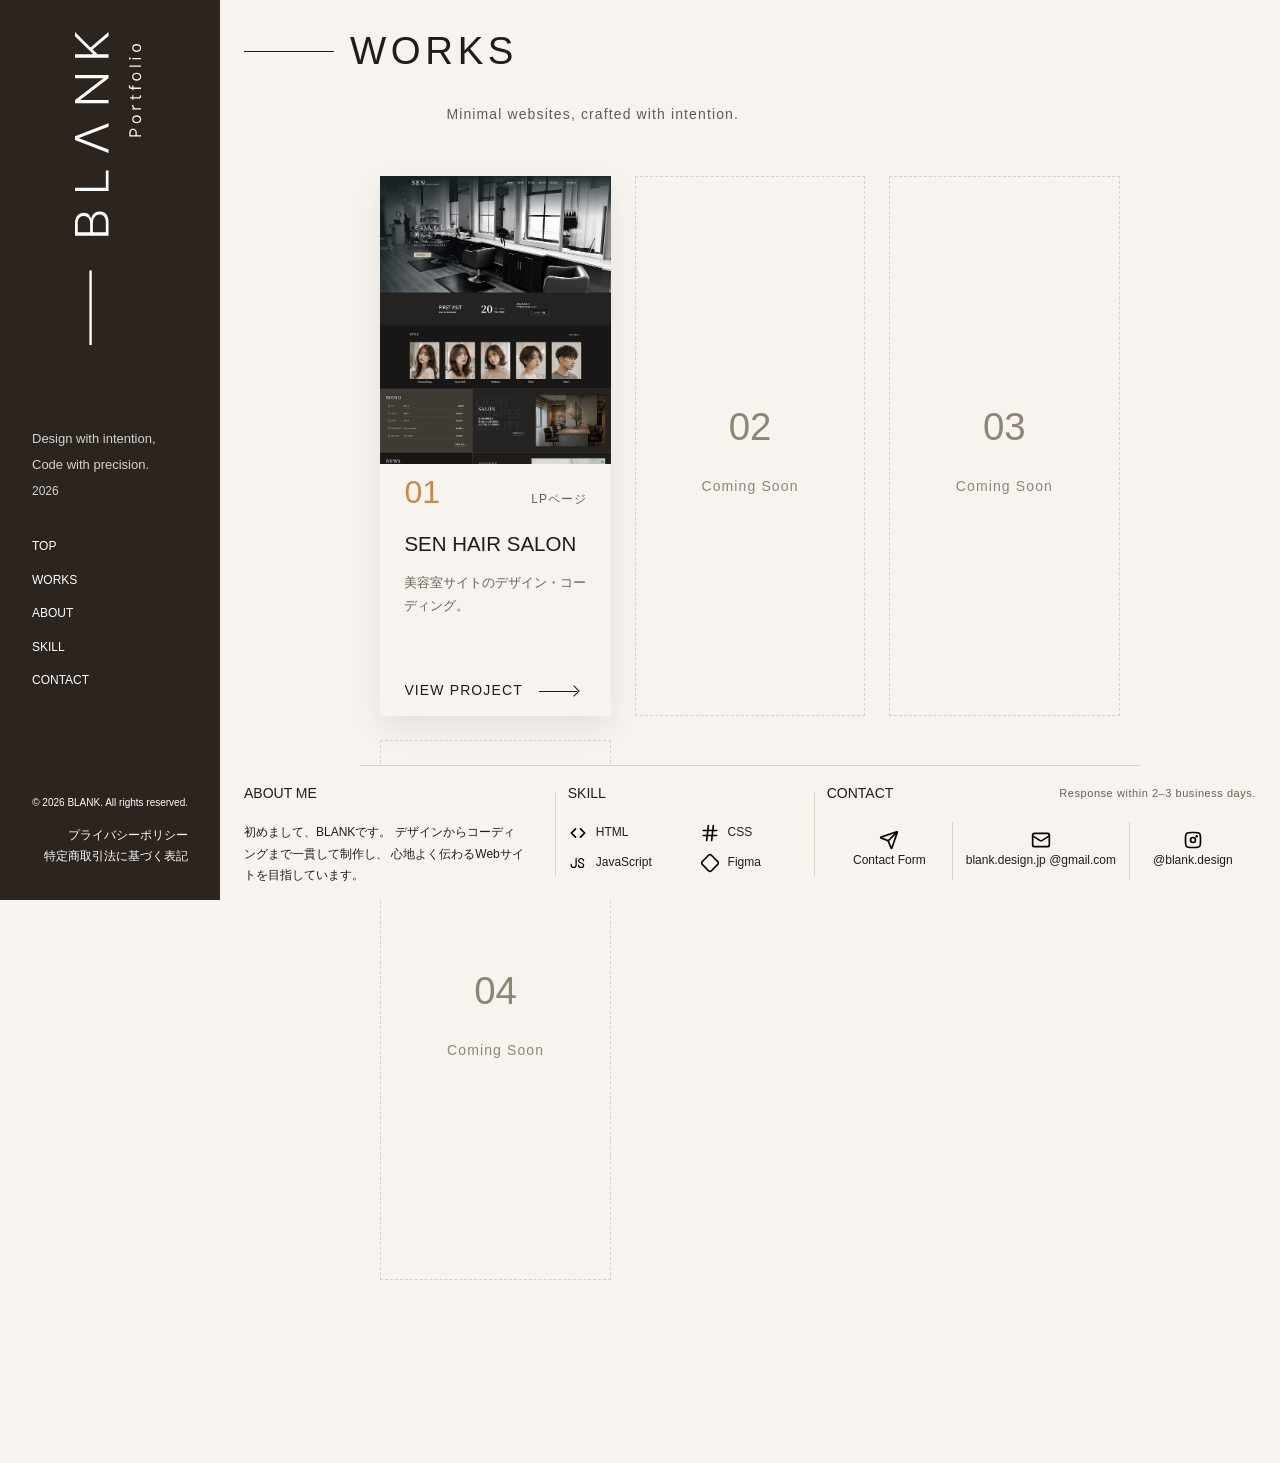
==== index.html @ a82d8350 "feat:ogp追加" ====
<!doctype html>
<html lang="ja">
  <head>
    <!-- ==== Basic ==== -->
    <meta charset="UTF-8" />
    <meta name="viewport" content="width=device-width, initial-scale=1.0" />

    <!-- ==== SEO ==== -->
    <title>BLANK | ミニマルなWebデザイン・コーディング</title>
    <meta
      name="description"
      content="余白設計と情報整理を大切に、シンプルで伝わるWebサイトをデザイン・コーディングしています。BLANKのポートフォリオサイトです。"
    />

    <meta name="author" content="BLANK" />
    <meta name="robots" content="index, follow" />

    <!-- Google Search Console -->
    <meta
      name="google-site-verification"
      content="_Mgq7xGnBE078RTW8kS2AKwBDZSaswxzciclXmD8_Ko"
    />

    <!-- ==== Canonical ==== -->
    <link rel="canonical" href="https://blank-eight-mu.vercel.app/" />

    <!-- ==== OGP ==== -->
    <meta
      property="og:title"
      content="BLANK | ミニマルなWebデザイン・コーディング"
    />
    <meta
      property="og:description"
      content="余白設計と情報整理を大切に、シンプルで伝わるWebサイトをデザイン・コーディングしています。BLANKのポートフォリオサイトです。"
    />
    <!-- ogpの画像はつくりかえる -->
    <meta
      property="og:image"
      content="https://blank-eight-mu.vercel.app/assets/img/ogp.png"
    />
    <meta property="og:image:width" content="1200" />
    <meta property="og:image:height" content="630" />
    <meta property="og:url" content="https://blank-eight-mu.vercel.app/" />

    <meta property="og:type" content="website" />
    <meta property="og:site_name" content="BLANK" />
    <meta property="og:locale" content="ja_JP" />

    <!-- Twitter -->
    <meta name="twitter:card" content="summary_large_image" />
    <meta
      name="twitter:image"
      content="https://blank-eight-mu.vercel.app/assets/img/ogp.png"
    />

    <!-- Theme -->
    <meta name="theme-color" content="#2F241D" />

    <!-- ==== Icons ==== -->
    <link rel="icon" href="/assets/icon/favicon.svg" type="image/svg+xml" />
    <link rel="alternate icon" href="/assets/icon/favicon.png" />

    <!-- ==== CSS ==== -->
    <link rel="stylesheet" href="style/style.css" />

    <!-- ==== Structured Data ==== -->
    <script type="application/ld+json">
      {
        "@context": "https://schema.org",
        "@type": "Person",
        "name": "BLANK",
        "url": "https://blank-eight-mu.vercel.app/",
        "jobTitle": "Web Designer",
        "description": "シンプルで伝わるWebサイトをデザイン・コーディングしています。"
      }
    </script>
  </head>

  <body>
    <!-- モバイルヘッダー -->
    <header class="mobileHeader">
      <button
        class="drawerButton"
        aria-label="メニュー"
        aria-expanded="false"
        aria-controls="sidebar"
      >
        <span></span>
        <span></span>
        <span></span>
      </button>

      <a href="/" class="mobileLogo">BLANK</a>
    </header>

    <!-- 背景 -->
    <div class="drawerOverlay"></div>

    <!-- Sidebar -->
    <aside id="sidebar" class="sidebar">
      <header class="sidebarHeader">
        <h1 class="siteLogo">
          <a href="/">
            <img
              src="assets/icon/logo.svg"
              class="logo"
              alt="BLANK Portfolio"
            />
          </a>
        </h1>

        <div class="headerLead">
          <p>
            Design with intention,
            <br />
            Code with precision.
          </p>

          <span>2026</span>
        </div>

        <nav class="globalNav">
          <ul>
            <li><a href="/">TOP</a></li>
            <li><a href="#works">WORKS</a></li>
            <li><a href="#about">ABOUT</a></li>
            <li><a href="#skill">SKILL</a></li>
            <li><a href="/contact.html">CONTACT</a></li>
          </ul>
        </nav>
      </header>

      <footer class="sidebarFooter">
        <small class="footerCopy">
          &copy; 2026 BLANK. All rights reserved.
        </small>

        <nav class="footerNav">
          <ul>
            <li><a href="/privacy-policy.html">プライバシーポリシー</a></li>

            <li>
              <a href="/legal.html">特定商取引法に基づく表記</a>
            </li>
          </ul>
        </nav>
      </footer>
    </aside>

    <main class="main">
      <section id="works" class="worksSection">
        <div class="sectionHeader">
          <div class="sectionTitle">
            <span class="sectionLine"></span>
            <h2>WORKS</h2>
          </div>

          <p class="sectionCopy">Minimal websites, crafted with intention.</p>
        </div>

        <div class="worksGrid">
          <article class="workCard">
            <a href="works/sen-hair-salon.html">
              <figure>
                <img src="assets/img/sen_site.jpg" alt="SEN HAIR SALON" />
              </figure>

              <div class="cardBody">
                <div class="cardTitle">
                  <span class="cardNumber card01">01</span>
                  <p class="cardCategory">LPページ</p>
                </div>

                <h3>SEN HAIR SALON</h3>

                <p class="cardText">美容室サイトのデザイン・コーディング。</p>

                <span class="cardLink">
                  <span>VIEW PROJECT</span>
                  <span class="arrow"></span>
                </span>
              </div>
            </a>
          </article>

          <article class="workCard workCardComingSoon">
            <div class="comingSoon">
              <span>02</span>

              <p>Coming Soon</p>
            </div>
          </article>

          <article class="workCard workCardComingSoon">
            <div class="comingSoon">
              <span>03</span>

              <p>Coming Soon</p>
            </div>
          </article>

          <article class="workCard workCardComingSoon">
            <div class="comingSoon">
              <span>04</span>

              <p>Coming Soon</p>
            </div>
          </article>
        </div>
      </section>

      <section class="infoSection">
        <details id="about" class="infoAccordion aboutBox">
          <summary>ABOUT ME</summary>

          <p class="infoBody">
            初めまして、BLANKです。 デザインからコーディングまで一貫して制作し、
            心地よく伝わるWebサイトを目指しています。
          </p>
        </details>

        <details id="skill" class="infoAccordion skillBox">
          <summary>SKILL</summary>

          <ul class="infoBody">
            <li>
              <img src="assets/icon/chevrons-left-right.svg" alt="HTMLマーク" />
              HTML
            </li>
            <li>
              <img src="assets/icon/hash.svg" alt="CSSマーク" />
              CSS
            </li>
            <li>
              <img
                src="assets/icon/fluent--code-js-16-regular.svg"
                alt="JavaScriptマーク"
              />
              JavaScript
            </li>
            <li>
              <img src="assets/icon/diamond.svg" alt="Figmaマーク" />
              Figma
            </li>
          </ul>
        </details>

        <details id="contact" class="infoAccordion contactBox">
          <summary class="contactTitle">
            CONTACT
            <small>Response within 2–3 business days.</small>
          </summary>

          <div class="contactGrid infoBody">
            <a href="/contact.html" class="contactItem">
              <img src="assets/icon/send.svg" alt="sendアイコン" />
              <span>Contact Form</span>
            </a>

            <a href="mailto:hello@blank-design.com" class="contactItem">
              <img src="assets/icon/mail.svg" alt="mailアイコン" />
              <span>
                blank.design.jp
                <br class="mailBreak" />
                @gmail.com
              </span>
            </a>

            <a
              href="https://instagram.com/blank.design"
              target="_blank"
              rel="noopener noreferrer"
              class="contactItem"
            >
              <img
                src="assets/icon/lets-icons--insta.svg"
                alt="Instagramアイコン"
              />
              <span>@blank.design</span>
            </a>
          </div>
        </details>
      </section>
    </main>

    <script src="/js/accordion.js"></script>
    <script src="/js/sidebar.js"></script>
  </body>
</html>
---- style/style.css ----
/* =========================
Reset 
========================= */
/* ==== Box sizing ==== */
*,
*::before,
*::after {
  box-sizing: border-box;
}

/* ==== Margin reset ==== */
* {
  margin: 0;
}

/* ==== Height ==== */
html,
body {
  height: 100%;
}

/* ==== Body ==== */
body {
  -webkit-font-smoothing: antialiased;
}
html {
  font-size: 62.5%;
  scroll-behavior: smooth;
}

/* ==== Media ==== */
img,
picture,
video,
canvas,
svg {
  display: block;
  max-width: 100%;
}

/* ==== Form ==== */
input,
button,
textarea,
select {
  font: inherit;
}

/* ==== Link ==== */
a {
  color: inherit;
  text-decoration: none;
}

/* ==== List ==== */
ul,
ol {
  padding: 0;
  list-style: none;
}

/* ===== Table ===== */
table {
  border-collapse: collapse;
  border-spacing: 0;
}

/* =========================
Variables
========================= */
:root {
  /* ===== Base ===== */
  --black: #1f1c1a;
  --darkgray: #4d4b47;
  --white: #ffffff;

  /* ===== Greige ===== */
  --greige-100: #f7f4ef;
  --greige-200: #ece7df;
  --greige-300: #d8d1c8;
  --greige-400: #b9aea0;
  --greige-500: #8f8478;
  --greige-600: #675f57;
  --greige-700: #403933;
  --greige-800: #2b241f;

  /* ===== Background ===== */
  --color-bg-default: var(--greige-100);
  --color-bg-subtle: var(--greige-200);
  --color-sidebar: var(--greige-800);

  /* ===== Surface ===== */
  --color-surface-default: var(--white);
  --color-surface-subtle: var(--greige-100);

  /* ===== Text ===== */
  --color-text-primary: var(--black);
  --color-text-secondary: var(--greige-600);
  --color-text-muted: var(--greige-500);
  --color-text-inverse: var(--white);

  /* ===== Project Accent ===== */
  --project-01: #c88a47;
  --project-02: #7f9b63;
  --project-03: #b56543;
  --project-04: #4c67c9;

  /* ===== Border ===== */
  --color-border-default: var(--greige-300);
  --color-border-subtle: var(--greige-200);

  /* ===== Overlay ===== */
  --color-overlay: rgba(15, 15, 13, 0.4);

  /* ==== Font Family ==== */
  --ff-en: "Inter", sans-serif;
  --ff-ja: "Noto Sans JP", sans-serif;
  --ff-serif: "Noto Serif JP", serif;

  /* ===== Font Size ===== */
  --fs-xxl: clamp(4rem, 4vw, 4.8rem);
  --fs-xl: clamp(3.4rem, 3vw, 4rem);
  --fs-lg: clamp(3rem, 2.5vw, 3.4rem);
  --fs-md: clamp(2.6rem, 2vw, 3rem);
  --fs-sm: clamp(2.2rem, 1.8vw, 2.6rem);
  --fs-xs: clamp(1.9rem, 1.6vw, 2.2rem);
  --fs-xxs: clamp(1.6rem, 1.4vw, 1.8rem);
  --fs-base: clamp(1.4rem, 1vw, 1.6rem);
  --fs-smBase: clamp(1.3rem, 0.9vw, 1.5rem);
  --fs-tiny: clamp(1.2rem, 0.8vw, 1.3rem);
  --fs-caption: clamp(1.1rem, 0.7vw, 1.2rem);
  --fs-micro: 1rem;

  /* ==== Spacing ==== */
  --space-2xs: 4px;
  --space-xs: 8px;
  --space-sm: 12px;
  --space-md: 16px;
  --space-lg: 24px;
  --space-xl: 32px;
  --space-2xl: 48px;
  --space-3xl: 64px;
  --space-4xl: 96px;
  --space-5xl: 128px;
  --mobile-header-height: 64px;

  /* ==== Width ==== */
  --sidebar-width: 220px;
  --content-max-sm: 900px;
  --content-max: 1200px;
  --card-width: clamp(220px, 18vw, 250px);

  /* ==== Radius ==== */
  --radius-xs: 4px;
  --radius-sm: 6px;
  --radius-md: 8px;
  --radius-lg: 12px;
  --radius-xl: 16px;
  --radius-round: 999px;

  /* ==== shadow ==== */
  --shadow-sm: 0 2px 8px rgba(0, 0, 0, 0.06);
  --shadow-md: 0 8px 20px rgba(0, 0, 0, 0.08);
  --shadow-lg: 0 16px 40px rgba(0, 0, 0, 0.12);
  --shadow-card: 0 12px 30px rgba(0, 0, 0, 0.08);

  /* ==== Z-index ==== */
  --z-overlay: 100;
  --z-sidebar: 200;
  --z-info: 300;
  --z-modal: 500;

  /* ==== Other ==== */
  --transition: 0.3s ease;
}

/* =========================
Base
========================= */
body {
  background: var(--color-bg-default);
  font-size: var(--fs-base);
  font-family: var(--ff-ja);
  line-height: 1.8;
  color: var(--color-text-primary);
}

/* ==== Heading ==== */
h1,
h2,
h3,
h4,
h5,
h6 {
  font-weight: 500;
  font-family: var(--ff-en);
  line-height: var(--lh-tight);
}

/* ==== Link ==== */
a,
button {
  transition: var(--transition);
}
button,
select {
  cursor: pointer;
}

/* =========================
Layout
========================= */
/* --------------------------
Mobile Header
-------------------------- */
.mobileHeader {
  display: none;
  position: fixed;
  top: 0;
  right: 0;
  left: 0;

  justify-content: center;
  align-items: center;

  height: var(--mobile-header-height);
  padding-inline: var(--space-lg);

  background: var(--color-bg-default);
  border-bottom: 1px solid var(--color-border-default);
}
/* ハンバーガー */
.drawerButton {
  display: flex;

  position: absolute;

  left: var(--space-lg);

  justify-content: center;
  align-items: center;

  width: 40px;
  height: 40px;

  border: none;
  background: none;

  cursor: pointer;
}
/* 三本線 */
.drawerButton span {
  position: absolute;

  width: 24px;
  height: 2px;

  background: #222;

  transition: 0.3s;
}
.drawerButton span:nth-child(1) {
  transform: translateY(-7px);
}
.drawerButton span:nth-child(3) {
  transform: translateY(7px);
}

/* 開いたら× */
.drawerButton.is-open span:nth-child(1) {
  transform: rotate(45deg);
}
.drawerButton.is-open span:nth-child(2) {
  opacity: 0;
}
.drawerButton.is-open span:nth-child(3) {
  transform: rotate(-45deg);
}

.mobileLogo {
  font-size: var(--fs-xs);
  font-family: var(--ff-en);
  letter-spacing: 0.25em;
}

/* --------------------------
drawerOverlay
-------------------------- */
.drawerOverlay {
  position: fixed;

  z-index: var(--z-overlay);
  background: rgba(0, 0, 0, 0.35);
  opacity: 0;

  transition: 0.3s;
  inset: 0;
  visibility: hidden;
}

/* --------------------------
sidebar
-------------------------- */
.sidebar {
  display: flex;
  position: fixed;
  top: 0;
  left: 0;
  z-index: var(--z-sidebar);
  flex-direction: column;

  width: var(--sidebar-width);
  height: 100vh;
  padding: var(--space-xl);

  background: var(--color-sidebar);
  color: var(--color-text-inverse);
  transition: transform 0.45s cubic-bezier(0.22, 0.61, 0.36, 1);
  overflow-y: auto;
}
.sidebar::-webkit-scrollbar {
  width: 6px;
}
.sidebar::-webkit-scrollbar-thumb {
  border-radius: 999px;
  background: rgba(255, 255, 255, 0.2);
}
.sidebar::-webkit-scrollbar-track {
  background: transparent;
}

/* --------------------------
Header
-------------------------- */
.sidebarHeader {
  display: flex;
  flex-direction: column;
  gap: var(--space-xl);
}
.siteLogo {
  align-self: center;
}
.logo {
  width: clamp(60px, 8vw, 70px);
  height: auto;
}
.headerLead {
  margin-top: var(--space-2xl);
  font-size: var(--fs-smBase);

  font-weight: 300;
  font-family: var(--ff-en);
  line-height: 2;
  opacity: 0.8;
}
.headerLead span {
  font-size: var(--fs-tiny);
}

/* --------------------------
Nav
-------------------------- */
.globalNav ul {
  display: flex;
  flex-direction: column;
  gap: var(--space-sm);
  font-size: var(--fs-tiny);
}
.globalNav a {
  padding-left: 0;
}
.globalNav a:hover {
  padding-left: 12px;
}
.globalNav a::before {
  width: 0;
  height: 1px;
  transition: var(--transition);
  content: "";
}
.globalNav a:hover::before {
  width: 20px;
}

/* --------------------------
Footer
-------------------------- */
.sidebarFooter {
  margin-top: auto;
  padding-top: var(--space-md);
  text-align: end;
}
.footerCopy {
  display: block;
  font-size: var(--fs-micro);
  line-height: 1.2;
}
.footerNav {
  margin-top: var(--space-md);
  font-size: var(--fs-tiny);
}

/* --------------------------
Main
-------------------------- */
.main {
  margin-left: var(--sidebar-width);
}

/* --------------------------
works
-------------------------- */
.worksSection {
  max-width: var(--content-max);
  min-height: 100vh;
  margin-inline: auto;

  padding-top: var(--space-xl);
  padding-bottom: calc(clamp(110px, 15vh, 140px) + var(--space-2xl));
  padding-inline: var(--space-2xl);
}

/* sectionTitle */
.sectionHeader {
  margin-bottom: var(--space-2xl);
}
.sectionTitle {
  display: flex;
  align-items: center;
  gap: var(--space-md);
}
.sectionLine {
  width: 90px;
  height: 1px;
  background: var(--color-text-primary);

  flex-shrink: 0;
}
.sectionTitle h2 {
  font-size: var(--fs-xl);
  font-weight: 400;
  font-family: var(--ff-en);
  line-height: 1;
  letter-spacing: 0.12em;
}
.sectionCopy {
  max-width: 42ch;
  margin-left: calc(clamp(70px, 8vw, 120px) + 100px);
  padding-top: var(--space-xl);

  font-size: var(--fs-base);
  line-height: 1.8;
  letter-spacing: 0.08em;

  opacity: 0.7;
}

/* Grid */
.worksGrid {
  display: grid;
  justify-content: center;
  gap: var(--space-xl);
  grid-template-columns: repeat(4, var(--card-width));
}

/* numberColor */
.card01 {
  color: var(--project-01);
}
.card02 {
  color: var(--project-02);
}
.card03 {
  color: var(--project-03);
}
.card04 {
  color: var(--project-04);
}

/* --------------------------
Info
-------------------------- */
.infoSection {
  display: grid;
  position: fixed;
  right: 0;
  bottom: 0;
  left: var(--sidebar-width);
  height: clamp(120px, 15vh, 140px);
  padding-inline: var(--space-2xl);

  background: var(--color-bg-default);

  grid-template-columns:
    1fr
    0.8fr
    1.4fr;

  border-top: 1px solid var(--color-border);
}

/* 線 */
.infoSection::before {
  position: absolute;
  top: 0;
  right: 140px;
  left: 140px;

  height: 1px;
  background: var(--color-border-default);
  content: "";
}

/* infoAccordion */
.infoAccordion {
  padding: var(--space-md) var(--space-2xl);
}
.infoAccordion summary {
  display: flex;
  justify-content: space-between;
  align-items: center;
  font-size: var(--fs-base);
  color: var(--color-text-secondary);
  cursor: default;

  transition: 0.25s;
  list-style: none;
}
.infoAccordion summary::-webkit-details-marker {
  display: none;
}

/* + */
.infoAccordion summary::after {
  display: none;
  font-size: 2.2rem;
  font-weight: 300;
  line-height: 1;

  transition: transform 0.25s ease;
  content: "+";
}
.infoAccordion[open] summary {
  color: var(--color-text-primary);
}

/* - */
.infoAccordion[open] summary::after {
  content: "−";
}

/* infoBoxの線 */
.aboutBox,
.skillBox {
  position: relative;
}
.aboutBox::after,
.skillBox::after {
  position: absolute;
  top: 50%;
  right: 0;
  transform: translateY(-50%);
  width: 1px;
  height: 60%;

  background: var(--color-border-default);
  content: "";
}

/* infoBox */
.infoBody {
  margin-top: var(--space-md);
  font-size: var(--fs-tiny);
}

/* aboutBox */
.aboutBox .infoBody {
  max-width: 28rem;
  justify-self: center;
}

/* skillBox */
.skillBox ul {
  display: grid;
  gap: var(--space-xs);
  justify-self: center;
  grid-template-columns: 1.2fr 1fr;
}
.skillBox li {
  display: flex;
  align-items: center;
  gap: var(--space-xs);
}
.skillBox img {
  width: 20px;
  object-fit: contain;
}

/* contactBox */
.contactTitle small {
  margin-left: var(--space-sm);
  font-size: var(--fs-caption);
  font-weight: 400;
  letter-spacing: 0.05em;
  color: var(--color-text-secondary);
}
.contactGrid {
  display: grid;
  padding-bottom: var(--space-xs);
  grid-template-columns: 1fr 1.4fr 1fr;
}
.contactItem {
  display: flex;
  flex-direction: column;
  align-items: center;
  padding: var(--space-xs);

  transition: var(--transition);
}
.contactItem:not(:last-child) {
  border-right: 1px solid var(--color-border-default);
}
.contactItem:hover {
  color: var(--color-text-secondary);
}
.contactItem img {
  width: 20px;
  object-fit: contain;
  transition: var(--transition);
}
.contactItem:hover img {
  transform: translateY(-3px) scale(1.1);
}
.contactItem span {
  text-align: center;
}
.mailBreak {
  display: none;
}

/* --------------------------
Sub Pages
-------------------------- */
.pageInner {
  max-width: var(--content-max-sm);
  margin-inline: auto;
  padding: clamp(96px, 12vw, 128px) clamp(20px, 5vw, 48px);
}

/* --------------------------
404.html
-------------------------- */
.error404 .pageInner {
  display: flex;
  flex-direction: column;
  justify-content: center;
  align-items: center;
  gap: var(--space-xl);

  min-height: 100vh;

  text-align: center;
}
.errorCode {
  font-size: clamp(8rem, 16vw, 14rem);
  font-weight: 300;
  letter-spacing: 0.08em;

  color: var(--color-accent-primary);
}
/* タイトル */
.errorTitle {
  font-size: var(--fs-xl);
}
/* 本文 */
.errorText {
  max-width: 40rem;
  margin-bottom: var(--space-3xl);

  line-height: 1.9;
  color: var(--color-text-secondary);
}

/* --------------------------
contact
-------------------------- */
/* contactHeader */
.contactHeader {
  margin-bottom: var(--space-4xl);
}
.contactLead {
  margin-top: var(--space-lg);
}

/* contactForm */
.contactForm {
  display: flex;
  flex-direction: column;
  gap: var(--space-xl);
}

/* btn */
.contactSubmit {
  display: flex;
  flex-direction: column;
  gap: var(--space-sm);
  width: fit-content;

  border: none;
  background: none;
  font: inherit;

  color: inherit;
  cursor: pointer;
}
.contactLabel {
  font-size: var(--fs-base);
  letter-spacing: 0.08em;
}

/* 下段 */
.contactArrow {
  position: relative;
  width: 180px;
  height: 1px;

  background: var(--color-text-primary);

  transition: width var(--transition);
}

/* 矢印 */
.contactArrow::after {
  position: absolute;
  top: 50%;
  right: -1px;

  transform: translateY(-50%) rotate(45deg);

  width: 10px;
  height: 10px;

  border-top: 1px solid currentColor;
  border-right: 1px solid currentColor;

  content: "";
}
/* Hover */
.contactSubmit:hover .contactArrow {
  width: 240px;
}

/* --------------------------
legal/privacy.html
-------------------------- */
/* ヘッダー */
.privacyHeader {
  margin-bottom: var(--space-5xl);
}
.sectionEyebrow {
  margin-bottom: var(--space-sm);

  font-size: var(--fs-smBase);
  letter-spacing: 0.2em;

  color: var(--color-text-muted);
  text-transform: uppercase;
}
.privacyHeader h1 {
  font-size: var(--fs-xl);
}

/* 本文 */
.privacyBody {
  display: flex;
  flex-direction: column;
  gap: var(--space-4xl);
}

/* 各セクション */
.privacySection {
  padding-bottom: var(--space-xl);
  border-bottom: 1px solid var(--color-border-default);
}

/* 見出し */
.privacySection h2 {
  margin-bottom: var(--space-md);
  font-size: var(--fs-xs);
}

/* 本文 */
.privacySection p {
  line-height: 1.9;
  color: var(--color-text-secondary);
}

/* --------------------------
Thanks
-------------------------- */
.thanks .pageInner {
  display: flex;
  flex-direction: column;
  justify-content: center;
  gap: var(--space-xl);

  min-height: 100vh;
}
/* Contact */
.thanksEyebrow {
  font-size: var(--fs-smBase);
  letter-spacing: 0.25em;

  color: var(--color-text-muted);
  text-transform: uppercase;
}
/* タイトル */
.thanks h1 {
  font-size: var(--fs-xl);
  line-height: 1.3;
}
/* 本文 */
.thanksText {
  margin-bottom: var(--space-4xl);
  color: var(--color-text-secondary);
}

/* =========================
Components
========================= */
/* --------------------------
Card
-------------------------- */
.workCard {
  height: 540px;

  background: transparent;
  transition:
    transform var(--transition),
    box-shadow var(--transition);
  box-shadow: var(--shadow-card);
}
.workCard:hover {
  transform: translateY(-6px);
  box-shadow: var(--shadow-lg);
}
.workCard a {
  display: flex;
  flex-direction: column;
  height: 100%;
}

/* cardImg */
.workCard figure {
  overflow: hidden;
  aspect-ratio: 4 / 5;
}
.workCard img {
  width: 100%;
  height: 100%;
  object-fit: cover;
  object-position: top;
}

/* cardBody */
.cardBody {
  display: flex;
  flex: 1;
  flex-direction: column;
  gap: var(--space-xs);
  padding: var(--space-sm) var(--space-lg);
}

/* Number + Category */
.cardTitle {
  display: flex;
  justify-content: space-between;
  align-items: baseline;

  margin-bottom: var(--space-xs);
}
.cardNumber {
  font-size: var(--fs-lg);
  font-weight: 300;
  font-family: var(--ff-en);
  line-height: 1;
}
.cardCategory {
  font-size: var(--fs-tiny);
  letter-spacing: 0.08em;
  color: var(--color-text-secondary);
}
.cardBody h3 {
  font-size: var(--fs-xs);
}
.cardText {
  font-size: var(--fs-smBase);
  color: var(--color-text-secondary);
}

/* --------------------------
Arrow
-------------------------- */
.cardLink {
  display: flex;
  align-items: center;
  gap: var(--space-md);
  margin-top: auto;

  font-family: var(--ff-en);
  letter-spacing: 0.08em;
}
.cardLink span:first-child {
  white-space: nowrap;
}

.arrow {
  position: relative;
  width: clamp(32px, 3vw, 40px);
  height: 1px;

  background: currentColor;

  transition: width 0.45s cubic-bezier(0.22, 0.61, 0.36, 1);

  transform-origin: left;
}
.arrow::after {
  position: absolute;
  top: 50%;
  right: -1px;

  transform: translateY(-50%) rotate(45deg);

  width: 8px;
  height: 8px;

  border-top: 1px solid currentColor;
  border-right: 1px solid currentColor;

  content: "";
}
.workCard:hover .arrow {
  width: clamp(48px, 4vw, 64px);
}

/* --------------------------
BackBtn
-------------------------- */
.backLink {
  display: inline-flex;
  align-items: center;
  gap: var(--space-sm);
  margin-top: var(--space-5xl);

  font-size: var(--fs-smBase);
  letter-spacing: 0.12em;
}
.backLink:hover {
  gap: var(--space-xl);
}
.backLink span {
  width: 40px;
  height: 1px;

  background: currentColor;
  transition: var(--transition);

  content: "";
}

/* --------------------------
FormItem
-------------------------- */
.formItem {
  display: flex;
  flex-direction: column;
  gap: var(--space-sm);
}
.formItem label {
  display: flex;
  justify-content: space-between;
  align-items: center;
}
.formItem span {
  font-size: var(--fs-caption);
  color: var(--color-text-muted);
}
.formItem input,
.formItem textarea {
  width: 100%;
  padding: var(--space-sm);

  border: none;
  background: var(--color-bg-subtle);
  border-bottom: 1px solid var(--color-border-default);
}
.formItem input:focus,
.formItem textarea:focus {
  outline: none;
  border-color: var(--color-text-muted);
}

/* --------------------------
comingSoon
-------------------------- */
.workCardComingSoon {
  display: flex;
  justify-content: center;
  align-items: center;
  border: 1px dashed var(--color-border-default);
  background: transparent;
  box-shadow: none;
}
.comingSoon {
  text-align: center;
}
.comingSoon span {
  display: block;
  font-size: var(--fs-xl);
  color: var(--color-text-muted);
}
.comingSoon p {
  margin-top: var(--space-sm);
  letter-spacing: 0.08em;
  color: var(--color-text-muted);
}

/* Accordion */

/*Button */

/* Drawer */
/* =========================
Utility
========================= */
.hidden {
  display: none;
}
.spOnly {
  display: none;
}
.pcOnly {
  display: block;
}

/* =========================
Media Queries
========================= */
/* Large Desktop */
@media (max-width: 1440px) {
  .worksSection {
    padding-inline: var(--space-lg);
  }
  .worksGrid {
    gap: var(--space-lg);
  }
  .infoAccordion {
    padding-inline: var(--space-sm);
  }
}

/* Desktop */
@media (max-width: 1280px) {
  .worksGrid {
    grid-template-columns: repeat(3, var(--card-width));
  }
  .infoSection {
    padding-inline: var(--space-sm);
  }
}

/* tablet */
@media (max-width: 1024px) {
  .worksGrid {
    grid-template-columns: repeat(2, var(--card-width));
  }
  .workCard {
    height: 320px;
  }

  /* infoSection */
  .infoSection {
    display: flex;
    flex-direction: column;

    height: auto;
    margin-left: 0;
    border-top: none;
  }
  .infoAccordion {
    border-top: 1px solid var(--color-border-default);
  }
  .infoAccordion summary {
    padding-inline: var(--space-xl);
    cursor: pointer;
  }
  .infoAccordion summary::after {
    display: block;
  }
  /* box毎の区切り線を消す */
  .aboutBox::after,
  .skillBox::after {
    display: none;
  }
  .infoBody {
    padding: 0 var(--space-xl) var(--space-lg);
  }
  .aboutBox .infoBody {
    max-width: 42rem;
  }
  .skillBox ul {
    display: flex;
    gap: var(--space-xl);
  }
}

/* large tablet */
@media (max-width: 900px) {
}

/* mobile */
@media (max-width: 768px) {
  .mobileHeader {
    display: flex;
  }
  .drawerOverlay.is-open {
    opacity: 1;
    visibility: visible;
  }
  .sidebar {
    transform: translateX(-100%);
  }
  .sidebar.is-open {
    transform: none;
  }
  .main {
    margin-left: 0;
  }
  .worksSection {
    padding-top: calc(var(--mobile-header-height) + var(--space-xl));
  }
  .infoSection {
    left: 0;
  }
  .privacyHeader {
    margin-bottom: var(--space-4xl);
  }
  .privacyHeader h1 {
    font-size: var(--fs-lg);
  }
  .privacyBody {
    gap: var(--space-3xl);
  }
  .privacySection {
    padding-bottom: var(--space-lg);
  }
}

/* small mobile */
@media (max-width: 480px) {
  .worksGrid {
    grid-template-columns: repeat(1, var(--card-width));
  }
  .skillBox ul {
    display: grid;
    gap: var(--space-xs);
  }
}
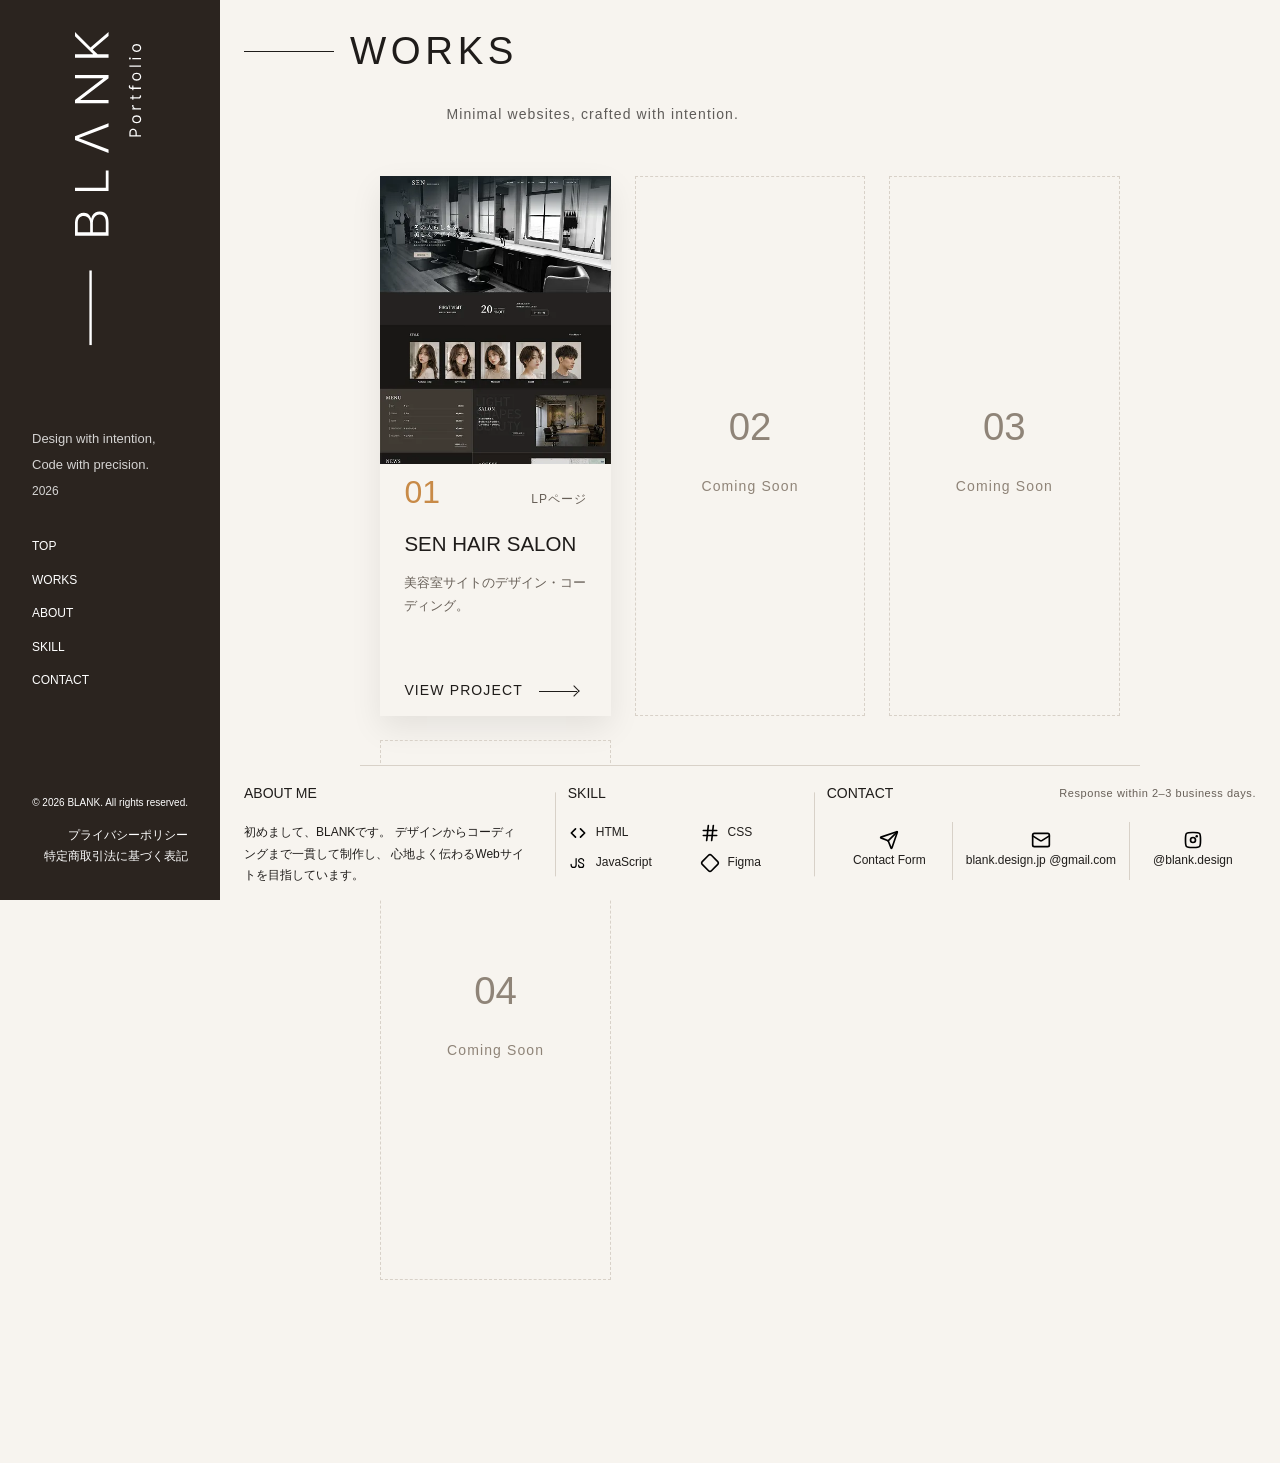
==== commit fa041037: "style: workCardImg調整" ====
--- a/index.html
+++ b/index.html
@@ -162,7 +162,11 @@
           <article class="workCard">
             <a href="works/sen-hair-salon.html">
               <figure>
-                <img src="assets/img/sen_site.jpg" alt="SEN HAIR SALON" />
+                <img
+                  src="assets/img/sen_site.webp"
+                  alt="SEN HAIR SALON"
+                  fetchpriority="high"
+                />
               </figure>
 
               <div class="cardBody">
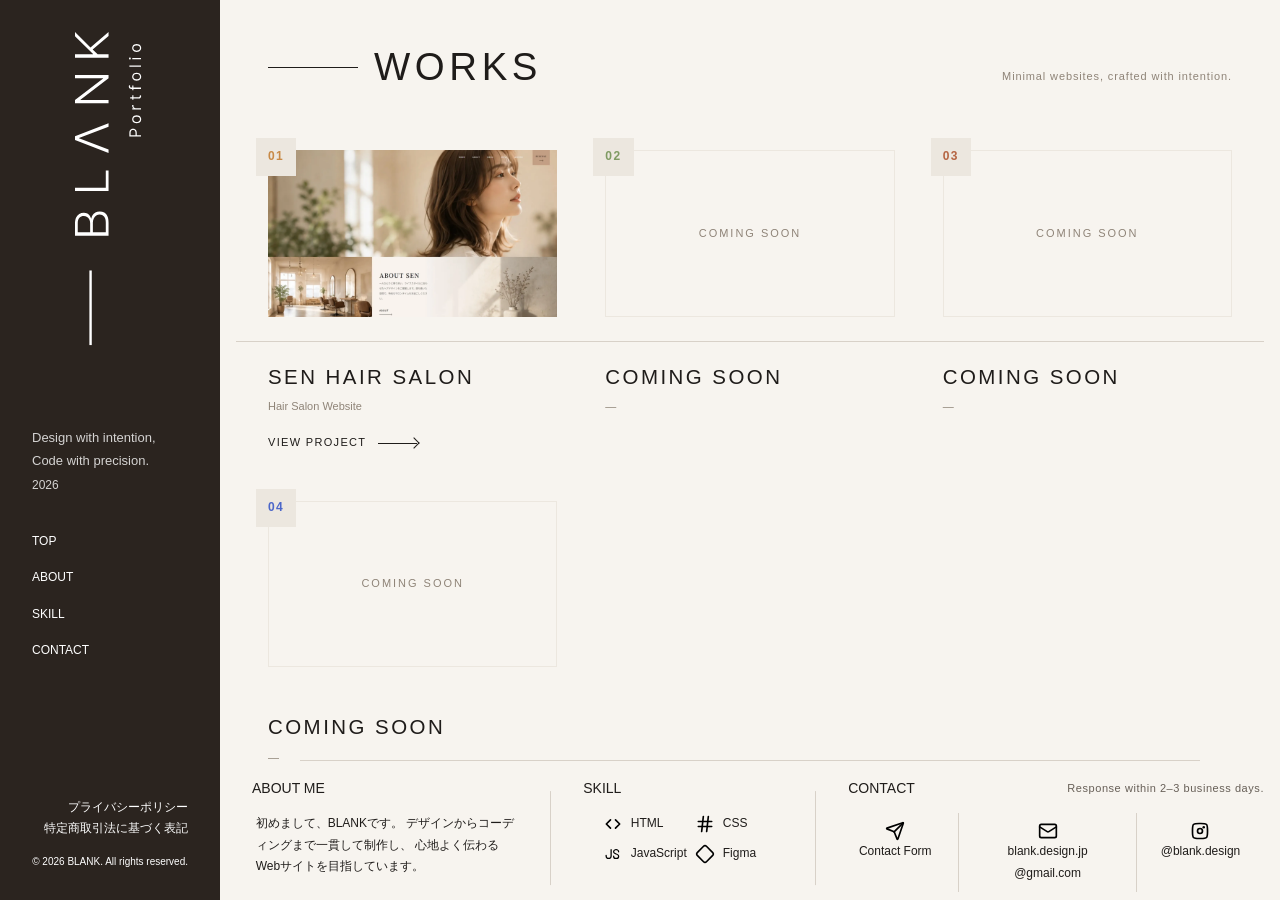
==== commit db770ada: "feat:openPanel追加" ====
--- a/index.html
+++ b/index.html
@@ -90,7 +90,7 @@
         <span></span>
       </button>
 
-      <a href="/" class="mobileLogo">BLANK</a>
+      <a href="/" class="mobileLogo">ー BLANK</a>
     </header>
 
     <!-- 背景 -->
@@ -122,7 +122,6 @@
         <nav class="globalNav">
           <ul>
             <li><a href="/">TOP</a></li>
-            <li><a href="#works">WORKS</a></li>
             <li><a href="#about">ABOUT</a></li>
             <li><a href="#skill">SKILL</a></li>
             <li><a href="/contact.html">CONTACT</a></li>
@@ -131,85 +130,190 @@
       </header>
 
       <footer class="sidebarFooter">
+        <nav class="footerNav">
+          <ul>
+            <li><a href="/privacy-policy.html">プライバシーポリシー</a></li>
+
+            <li>
+              <a href="/legal.html">特定商取引法に基づく表記</a>
+            </li>
+          </ul>
+        </nav>
+
         <small class="footerCopy">
           &copy; 2026 BLANK. All rights reserved.
         </small>
-
-        <nav class="footerNav">
-          <ul>
-            <li><a href="/privacy-policy.html">プライバシーポリシー</a></li>
-
-            <li>
-              <a href="/legal.html">特定商取引法に基づく表記</a>
-            </li>
-          </ul>
-        </nav>
       </footer>
     </aside>
 
     <main class="main">
       <section id="works" class="worksSection">
-        <div class="sectionHeader">
+        <header class="sectionHeader">
           <div class="sectionTitle">
             <span class="sectionLine"></span>
             <h2>WORKS</h2>
           </div>
 
           <p class="sectionCopy">Minimal websites, crafted with intention.</p>
-        </div>
-
-        <div class="worksGrid">
-          <article class="workCard">
-            <a href="works/sen-hair-salon.html">
-              <figure>
-                <img
-                  src="assets/img/sen_site.webp"
-                  alt="SEN HAIR SALON"
-                  fetchpriority="high"
-                />
+        </header>
+
+        <div class="worksContent">
+          <!-- 一覧 -->
+          <section class="worksGrid">
+            <!-- Shelf -->
+            <div class="worksShelf" aria-hidden="true"></div>
+
+            <!-- 01 -->
+            <article class="workCard" data-work="sen">
+              <span class="workVisualNumber">01</span>
+
+              <button
+                class="workCardButton"
+                type="button"
+                aria-expanded="false"
+              >
+                <figure class="workVisual visual">
+                  <img
+                    src="assets/img/sen_site.webp"
+                    alt="SEN HAIR SALON"
+                    fetchpriority="high"
+                  />
+                </figure>
+
+                <div class="cardBody">
+                  <div class="cardInfo">
+                    <h3>SEN HAIR SALON</h3>
+                    <p>Hair Salon Website</p>
+                  </div>
+
+                  <span class="viewLink">
+                    <span>VIEW PROJECT</span>
+                    <span class="arrow"></span>
+                  </span>
+                </div>
+              </button>
+            </article>
+
+            <!-- 02 -->
+            <article class="workCard workCardComingSoon">
+              <span class="workVisualNumber card02">02</span>
+
+              <div class="comingSoon">
+                <div class="comingSoonVisual">
+                  <p>COMING SOON</p>
+                </div>
+
+                <div class="cardBody">
+                  <div class="cardInfo">
+                    <h3>COMING SOON</h3>
+                    <p>—</p>
+                  </div>
+                </div>
+              </div>
+            </article>
+
+            <!-- 03 -->
+            <article class="workCard workCardComingSoon">
+              <span class="workVisualNumber card03">03</span>
+
+              <div class="comingSoon">
+                <div class="comingSoonVisual">
+                  <p>COMING SOON</p>
+                </div>
+
+                <div class="cardBody">
+                  <div class="cardInfo">
+                    <h3>COMING SOON</h3>
+                    <p>—</p>
+                  </div>
+                </div>
+              </div>
+            </article>
+
+            <!-- 04 -->
+            <article class="workCard workCardComingSoon">
+              <span class="workVisualNumber card04">04</span>
+
+              <div class="comingSoon">
+                <div class="comingSoonVisual">
+                  <p>COMING SOON</p>
+                </div>
+
+                <div class="cardBody">
+                  <div class="cardInfo">
+                    <h3>COMING SOON</h3>
+                    <p>—</p>
+                  </div>
+                </div>
+              </div>
+            </article>
+          </section>
+
+          <!-- 展開用 -->
+          <div class="workOpenArea">
+            <!-- 01 -->
+            <article class="workOpenPanel" data-work-panel="sen">
+              <figure class="workOpenVisual visual">
+                <img src="assets/img/sen_site.webp" alt="SEN HAIR SALON" />
               </figure>
 
-              <div class="cardBody">
-                <div class="cardTitle">
-                  <span class="cardNumber card01">01</span>
-                  <p class="cardCategory">LPページ</p>
-                </div>
-
-                <h3>SEN HAIR SALON</h3>
-
-                <p class="cardText">美容室サイトのデザイン・コーディング。</p>
-
-                <span class="cardLink">
+              <!-- 詳細 -->
+              <div class="workDetail" id="workDetail-sen" aria-hidden="true">
+                <div class="workDetailHeader">
+                  <span class="workDetailNumber">01</span>
+                  <h3>SEN HAIR SALON</h3>
+                  <p>Hair Salon Website</p>
+                </div>
+
+                <p class="workDetailDescription">
+                  大人のためのヘアサロンを想定した架空サイト。
+                  落ち着いたトーンと余白を活かし、
+                  上質で洗練された世界観を表現しました。
+                </p>
+
+                <dl class="workDetailMeta">
+                  <div>
+                    <dt>ROLE</dt>
+                    <dd>Design / Coding</dd>
+                  </div>
+
+                  <div>
+                    <dt>TOOLS</dt>
+                    <dd>Figma / VS Code</dd>
+                  </div>
+
+                  <div>
+                    <dt>YEAR</dt>
+                    <dd>2026</dd>
+                  </div>
+                </dl>
+
+                <div class="workDetailConcept">
+                  <span>CONCEPT</span>
+                  <p>
+                    brownを基調とした落ち着いた配色と、
+                    余白を活かしたミニマルな構成で、
+                    サロンの上質さや静けさを感じられる デザインに仕上げました。
+                  </p>
+                </div>
+
+                <a
+                  class="viewLink workDetailLink"
+                  href="https://sen-hair-salon.vercel.app/"
+                  target="_blank"
+                  rel="noopener noreferrer"
+                >
                   <span>VIEW PROJECT</span>
                   <span class="arrow"></span>
-                </span>
+                </a>
               </div>
-            </a>
-          </article>
-
-          <article class="workCard workCardComingSoon">
-            <div class="comingSoon">
-              <span>02</span>
-
-              <p>Coming Soon</p>
-            </div>
-          </article>
-
-          <article class="workCard workCardComingSoon">
-            <div class="comingSoon">
-              <span>03</span>
-
-              <p>Coming Soon</p>
-            </div>
-          </article>
-
-          <article class="workCard workCardComingSoon">
-            <div class="comingSoon">
-              <span>04</span>
-
-              <p>Coming Soon</p>
-            </div>
-          </article>
+
+              <button class="backLink workBackButton" type="button">
+                <span></span>
+                Back
+              </button>
+            </article>
+          </div>
         </div>
       </section>
 
@@ -289,5 +393,6 @@
 
     <script src="/js/accordion.js"></script>
     <script src="/js/sidebar.js"></script>
+    <script src="/js/workCard.js"></script>
   </body>
 </html>
--- a/style/style.css
+++ b/style/style.css
@@ -22,6 +22,7 @@
 /* ==== Body ==== */
 body {
   -webkit-font-smoothing: antialiased;
+  text-rendering: optimizeLegibility;
 }
 html {
   font-size: 62.5%;
@@ -71,7 +72,6 @@
 :root {
   /* ===== Base ===== */
   --black: #1f1c1a;
-  --darkgray: #4d4b47;
   --white: #ffffff;
 
   /* ===== Greige ===== */
@@ -91,13 +91,14 @@
 
   /* ===== Surface ===== */
   --color-surface-default: var(--white);
-  --color-surface-subtle: var(--greige-100);
+  --color-surface-subtle: var(--greige-200);
 
   /* ===== Text ===== */
   --color-text-primary: var(--black);
   --color-text-secondary: var(--greige-600);
   --color-text-muted: var(--greige-500);
   --color-text-inverse: var(--white);
+  --color-text-inverse-muted: rgba(255, 255, 255, 0.45);
 
   /* ===== Project Accent ===== */
   --project-01: #c88a47;
@@ -131,6 +132,10 @@
   --fs-caption: clamp(1.1rem, 0.7vw, 1.2rem);
   --fs-micro: 1rem;
 
+  /* ==== Line Height ==== */
+  --lh-tight: 1.2;
+  --lh-base: 1.8;
+
   /* ==== Spacing ==== */
   --space-2xs: 4px;
   --space-xs: 8px;
@@ -142,13 +147,33 @@
   --space-3xl: 64px;
   --space-4xl: 96px;
   --space-5xl: 128px;
+
+  /* ==== Width ==== */
+  --content-xs: 420px;
+  --content-sm: 560px;
+  --content-md: 760px;
+  --content-lg: 960px;
+  --content-xl: 1200px;
+  --content-2xl: 1400px;
+
+  /* ==== Layout ==== */
   --mobile-header-height: 64px;
-
-  /* ==== Width ==== */
+  --mobile-bottom-height: 64px;
   --sidebar-width: 220px;
-  --content-max-sm: 900px;
-  --content-max: 1200px;
+  --info-height: 140px;
   --card-width: clamp(220px, 18vw, 250px);
+  --card-ratio: 16 / 10;
+
+  /* ==== Work ==== */
+  /*  */
+  /* 2行になるとき--work-visual-height: clamp(160px, 13vw, 200px); */
+  --work-visual-height: clamp(160px, 13vw, 400px);
+  --work-detail-width: 480px;
+  --work-gap: clamp(32px, 4vw, 64px);
+
+  /* ===== Section ===== */
+  --section-space: clamp(100px, 10vw, 160px);
+  --section-space-sm: 80px;
 
   /* ==== Radius ==== */
   --radius-xs: 4px;
@@ -156,22 +181,25 @@
   --radius-md: 8px;
   --radius-lg: 12px;
   --radius-xl: 16px;
+  --radius-2xl: 24px;
   --radius-round: 999px;
 
   /* ==== shadow ==== */
   --shadow-sm: 0 2px 8px rgba(0, 0, 0, 0.06);
   --shadow-md: 0 8px 20px rgba(0, 0, 0, 0.08);
   --shadow-lg: 0 16px 40px rgba(0, 0, 0, 0.12);
-  --shadow-card: 0 12px 30px rgba(0, 0, 0, 0.08);
 
   /* ==== Z-index ==== */
-  --z-overlay: 100;
-  --z-sidebar: 200;
-  --z-info: 300;
+  --z-base: 1;
+  --z-info: 100;
+  --z-overlay: 200;
+  --z-sidebar: 400;
   --z-modal: 500;
 
   /* ==== Other ==== */
+  --transition-fast: 0.2s ease;
   --transition: 0.3s ease;
+  --transition-slow: 0.5s ease;
 }
 
 /* =========================
@@ -181,7 +209,7 @@
   background: var(--color-bg-default);
   font-size: var(--fs-base);
   font-family: var(--ff-ja);
-  line-height: 1.8;
+  line-height: var(--lh-base);
   color: var(--color-text-primary);
 }
 
@@ -198,12 +226,7 @@
 }
 
 /* ==== Link ==== */
-a,
 button {
-  transition: var(--transition);
-}
-button,
-select {
   cursor: pointer;
 }
 
@@ -211,7 +234,7 @@
 Layout
 ========================= */
 /* --------------------------
-Mobile Header
+page/Mobile Header
 -------------------------- */
 .mobileHeader {
   display: none;
@@ -219,88 +242,86 @@
   top: 0;
   right: 0;
   left: 0;
+  z-index: 0;
 
   justify-content: center;
   align-items: center;
 
   height: var(--mobile-header-height);
-  padding-inline: var(--space-lg);
+  padding-inline: var(--section-space-sm);
 
   background: var(--color-bg-default);
   border-bottom: 1px solid var(--color-border-default);
 }
-/* ハンバーガー */
-.drawerButton {
-  display: flex;
-
-  position: absolute;
-
-  left: var(--space-lg);
-
-  justify-content: center;
-  align-items: center;
-
-  width: 40px;
-  height: 40px;
-
-  border: none;
-  background: none;
-
-  cursor: pointer;
-}
-/* 三本線 */
-.drawerButton span {
-  position: absolute;
-
-  width: 24px;
-  height: 2px;
-
-  background: #222;
-
-  transition: 0.3s;
-}
-.drawerButton span:nth-child(1) {
-  transform: translateY(-7px);
-}
-.drawerButton span:nth-child(3) {
-  transform: translateY(7px);
-}
-
-/* 開いたら× */
-.drawerButton.is-open span:nth-child(1) {
-  transform: rotate(45deg);
-}
-.drawerButton.is-open span:nth-child(2) {
-  opacity: 0;
-}
-.drawerButton.is-open span:nth-child(3) {
-  transform: rotate(-45deg);
-}
-
 .mobileLogo {
   font-size: var(--fs-xs);
   font-family: var(--ff-en);
   letter-spacing: 0.25em;
 }
 
+/* page/drawerButton */
+.drawerButton {
+  display: flex;
+  position: absolute;
+  left: var(--space-lg);
+  z-index: var(--z-base);
+
+  justify-content: center;
+  align-items: center;
+
+  width: 40px;
+  height: 40px;
+
+  border: none;
+  background: none;
+  cursor: pointer;
+}
+/* page/三本線 */
+.drawerButton span {
+  position: absolute;
+  width: 24px;
+  height: 2px;
+
+  background: var(--color-text-primary);
+
+  transition: var(--transition);
+}
+.drawerButton span:nth-child(1) {
+  transform: translateY(-7px);
+}
+.drawerButton span:nth-child(3) {
+  transform: translateY(7px);
+}
+
+/* page/開いたら× */
+.drawerButton.is-open span:nth-child(1) {
+  transform: rotate(45deg);
+}
+.drawerButton.is-open span:nth-child(2) {
+  opacity: 0;
+}
+.drawerButton.is-open span:nth-child(3) {
+  transform: rotate(-45deg);
+}
+
 /* --------------------------
-drawerOverlay
+page/drawerOverlay
 -------------------------- */
 .drawerOverlay {
   position: fixed;
 
   z-index: var(--z-overlay);
-  background: rgba(0, 0, 0, 0.35);
-  opacity: 0;
-
-  transition: 0.3s;
+  background: var(--color-overlay);
+
+  transition: var(--transition);
   inset: 0;
   visibility: hidden;
 }
 
 /* --------------------------
-sidebar
+page/sidebar
 -------------------------- */
+/* page/sidebar */
 .sidebar {
   display: flex;
   position: fixed;
@@ -315,23 +336,21 @@
 
   background: var(--color-sidebar);
   color: var(--color-text-inverse);
-  transition: transform 0.45s cubic-bezier(0.22, 0.61, 0.36, 1);
+  transition: transform var(--transition-slow) cubic-bezier(0.22, 0.61, 0.36, 1);
   overflow-y: auto;
 }
 .sidebar::-webkit-scrollbar {
   width: 6px;
 }
 .sidebar::-webkit-scrollbar-thumb {
-  border-radius: 999px;
-  background: rgba(255, 255, 255, 0.2);
+  border-radius: var(--radius-round);
+  background: var(--color-border-inverse);
 }
 .sidebar::-webkit-scrollbar-track {
   background: transparent;
 }
 
-/* --------------------------
-Header
--------------------------- */
+/* page/sidebarHeader */
 .sidebarHeader {
   display: flex;
   flex-direction: column;
@@ -350,16 +369,14 @@
 
   font-weight: 300;
   font-family: var(--ff-en);
-  line-height: 2;
+  line-height: var(--lh-base);
   opacity: 0.8;
 }
 .headerLead span {
   font-size: var(--fs-tiny);
 }
 
-/* --------------------------
-Nav
--------------------------- */
+/* page/Nav */
 .globalNav ul {
   display: flex;
   flex-direction: column;
@@ -367,62 +384,80 @@
   font-size: var(--fs-tiny);
 }
 .globalNav a {
-  padding-left: 0;
-}
-.globalNav a:hover {
-  padding-left: 12px;
+  display: inline-flex;
+  align-items: center;
+  gap: 0;
+
+  transition: var(--transition);
 }
 .globalNav a::before {
   width: 0;
   height: 1px;
-  transition: var(--transition);
+
+  background: currentColor;
+
+  transition: width var(--transition-slow);
   content: "";
 }
+.globalNav a:hover {
+  gap: var(--space-xs);
+}
 .globalNav a:hover::before {
-  width: 20px;
-}
-
-/* --------------------------
-Footer
--------------------------- */
+  width: 16px;
+}
+
+/* page/Footer */
 .sidebarFooter {
   margin-top: auto;
-  padding-top: var(--space-md);
   text-align: end;
-}
-.footerCopy {
-  display: block;
-  font-size: var(--fs-micro);
-  line-height: 1.2;
 }
 .footerNav {
   margin-top: var(--space-md);
   font-size: var(--fs-tiny);
 }
+.footerNav a {
+  display: inline-block;
+  transition: var(--transition);
+}
+.footerNav a:hover {
+  transform: translateX(-8px);
+}
+.footerCopy {
+  display: block;
+  padding-top: var(--space-md);
+  font-size: var(--fs-micro);
+  line-height: var(--lh-tight);
+}
 
 /* --------------------------
-Main
+index/Main
 -------------------------- */
 .main {
+  height: 100vh;
   margin-left: var(--sidebar-width);
 }
 
 /* --------------------------
-works
+index/WORKS
 -------------------------- */
 .worksSection {
-  max-width: var(--content-max);
-  min-height: 100vh;
+  display: flex;
+  position: relative;
+  flex-direction: column;
+  height: calc(100% - var(--info-height));
+  max-width: var(--content-2xl);
+
+  box-sizing: border-box;
   margin-inline: auto;
-
-  padding-top: var(--space-xl);
-  padding-bottom: calc(clamp(110px, 15vh, 140px) + var(--space-2xl));
-  padding-inline: var(--space-2xl);
-}
-
-/* sectionTitle */
-.sectionHeader {
-  margin-bottom: var(--space-2xl);
+  padding: var(--space-2xl);
+}
+.worksSection .sectionHeader {
+  display: flex;
+  justify-content: space-between;
+  align-items: flex-end;
+
+  margin-bottom: var(--space-3xl);
+  flex-shrink: 0;
 }
 .sectionTitle {
   display: flex;
@@ -439,32 +474,79 @@
 .sectionTitle h2 {
   font-size: var(--fs-xl);
   font-weight: 400;
-  font-family: var(--ff-en);
   line-height: 1;
   letter-spacing: 0.12em;
 }
-.sectionCopy {
-  max-width: 42ch;
-  margin-left: calc(clamp(70px, 8vw, 120px) + 100px);
-  padding-top: var(--space-xl);
-
-  font-size: var(--fs-base);
-  line-height: 1.8;
+.worksSection .sectionCopy {
+  font-size: var(--fs-caption);
   letter-spacing: 0.08em;
-
-  opacity: 0.7;
-}
-
-/* Grid */
+  color: var(--color-text-muted);
+}
+
+/* index/worksContent */
+.worksContent {
+  position: relative;
+  flex: 1;
+  min-height: 0;
+}
+
+/* index/worksGrid */
 .worksGrid {
   display: grid;
-  justify-content: center;
-  gap: var(--space-xl);
-  grid-template-columns: repeat(4, var(--card-width));
-}
-
-/* numberColor */
-.card01 {
+  position: relative;
+  gap: var(--space-2xl);
+  height: 100%;
+  grid-template-columns: repeat(auto-fit, minmax(240px, 1fr));
+}
+.worksGrid.is-hidden {
+  opacity: 0;
+  pointer-events: none;
+  visibility: hidden;
+}
+.worksShelf {
+  position: absolute;
+  top: calc(var(--work-visual-height) + var(--space-lg));
+  right: calc(var(--space-xl) * -1);
+  left: calc(var(--space-xl) * -1);
+
+  height: 1px;
+  background: var(--color-border-default);
+  pointer-events: none;
+}
+
+/* index/workCard */
+.workCard {
+  position: relative;
+  min-width: 0;
+}
+.workCardButton {
+  display: block;
+  width: 100%;
+  padding: 0;
+
+  border: 0;
+  background: transparent;
+
+  text-align: left;
+  color: inherit;
+  cursor: pointer;
+}
+
+/* index/workVisualNumber */
+.workVisualNumber {
+  position: absolute;
+  top: -12px;
+  left: -12px;
+
+  z-index: var(--z-base);
+  padding: var(--space-xs) var(--space-sm);
+
+  background: var(--color-bg-subtle);
+
+  font-size: var(--fs-tiny);
+  font-weight: 600;
+  font-family: var(--ff-en);
+  letter-spacing: 0.12em;
   color: var(--project-01);
 }
 .card02 {
@@ -477,79 +559,325 @@
   color: var(--project-04);
 }
 
-/* --------------------------
-Info
--------------------------- */
+/* index/workVisual */
+.workVisual,
+.comingSoonVisual {
+  position: relative;
+}
+.workVisual {
+  height: var(--work-visual-height);
+}
+.workVisual img {
+  transition: transform var(--transition);
+  object-position: top;
+}
+.workCardButton:hover .workVisual img {
+  transform: scale(1.03);
+}
+
+/* index/cardBody */
+.cardBody {
+  display: flex;
+  flex-direction: column;
+  gap: var(--space-md);
+
+  margin-top: var(--space-lg);
+  padding-top: var(--space-lg);
+}
+.cardInfo h3 {
+  margin-bottom: var(--space-xs);
+
+  font-size: var(--fs-xs);
+  font-weight: 500;
+  font-family: var(--ff-en);
+  line-height: var(--lh-tight);
+  letter-spacing: 0.12em;
+  color: var(--color-text-primary);
+}
+.cardInfo p {
+  font-size: var(--fs-caption);
+  color: var(--color-text-muted);
+}
+
+/* index/workBodyLink */
+.workCardButton:hover .viewLink {
+  gap: var(--space-lg);
+}
+
+/* index/workOpenArea */
+.workOpenArea {
+  position: absolute;
+  z-index: 1;
+  background: var(--color-bg-default);
+
+  opacity: 0;
+  pointer-events: none;
+
+  transition:
+    opacity var(--transition),
+    visibility 0s linear var(--transition);
+  inset: 0;
+
+  visibility: hidden;
+}
+.workOpenArea.is-open {
+  opacity: 1;
+  pointer-events: auto;
+  visibility: visible;
+
+  transition-delay: 0s;
+}
+
+/* index/workOpenPanel */
+.workOpenPanel {
+  display: grid;
+  position: relative;
+  gap: var(--space-3xl);
+  height: 100%;
+
+  box-sizing: border-box;
+  padding: var(--space-2xl);
+  grid-template-columns:
+    minmax(0, 1.4fr)
+    minmax(280px, 1fr);
+}
+
+/* index/workOpenVisual */
+.workOpenVisual {
+  transform: translateX(24px);
+  height: 100%;
+  min-width: 0;
+
+  min-height: 0;
+
+  opacity: 0;
+  transition:
+    opacity var(--transition),
+    transform var(--transition);
+}
+.workOpenArea.is-open .workOpenVisual {
+  transform: translateX(0);
+  opacity: 1;
+  transition-delay: 0.1s;
+}
+.workOpenVisual img {
+  object-position: top;
+}
+
+/* index/workDetail */
+.workDetail {
+  transform: translateX(24px);
+  min-width: 0;
+  min-height: 0;
+
+  opacity: 0;
+  transition:
+    opacity var(--transition),
+    transform var(--transition);
+
+  overflow-y: auto;
+}
+.workOpenArea.is-open .workDetail {
+  transform: translateX(0);
+  opacity: 1;
+  transition-delay: 0.25s;
+}
+
+/* index/DetailHeader */
+.workDetailHeader {
+  padding-bottom: var(--space-lg);
+  border-bottom: 1px solid var(--color-border-default);
+}
+.workDetailNumber {
+  display: block;
+
+  font-size: var(--fs-caption);
+  font-family: var(--ff-en);
+  letter-spacing: 0.12em;
+
+  color: var(--project-01);
+}
+.workDetailHeader h3 {
+  margin-bottom: var(--space-xs);
+
+  font-size: var(--fs-lg);
+  font-weight: 500;
+  font-family: var(--ff-en);
+
+  line-height: var(--lh-tight);
+  letter-spacing: 0.12em;
+
+  color: var(--color-text-primary);
+}
+.workDetailHeader p {
+  font-size: var(--fs-caption);
+  color: var(--color-text-muted);
+}
+
+/* index/workDetailDescription */
+.workDetailDescription {
+  max-width: 56ch;
+  margin-top: var(--space-lg);
+
+  font-size: var(--fs-smBase);
+  line-height: var(--lh-relaxed);
+  color: var(--color-text-secondary);
+}
+
+/* index/workDetail/Meta */
+.workDetailMeta {
+  display: grid;
+  gap: var(--space-lg);
+  margin-top: var(--space-xl);
+  padding-block: var(--space-lg);
+
+  grid-template-columns: repeat(3, 1fr);
+
+  border-top: 1px solid var(--color-border-subtle);
+  border-bottom: 1px solid var(--color-border-subtle);
+}
+.workDetailMeta div {
+  min-width: 0;
+}
+.workDetailMeta dt,
+.workDetailConcept > span,
+.workDetailTech > span {
+  font-size: var(--fs-tiny);
+  font-family: var(--ff-en);
+  letter-spacing: 0.16em;
+  color: var(--color-text-muted);
+}
+.workDetailMeta dd {
+  font-size: var(--fs-caption);
+  line-height: var(--lh-relaxed);
+  color: var(--color-text-primary);
+}
+
+/* index/workDetailConcept */
+.workDetailConcept {
+  margin-top: var(--space-xl);
+}
+.workDetailConcept > span,
+.workDetailTech > span {
+  display: block;
+}
+.workDetailConcept p {
+  max-width: 64ch;
+
+  font-size: var(--fs-caption);
+  line-height: var(--lh-relaxed);
+  color: var(--color-text-secondary);
+}
+.workDetailLink {
+  margin-top: var(--space-2xl);
+}
+
+/* index/workBackButton */
+.workBackButton {
+  position: absolute;
+  bottom: 0;
+  left: var(--space-2xl);
+
+  transform: translateY(8px);
+  opacity: 0;
+  pointer-events: none;
+  transition:
+    opacity var(--transition),
+    transform var(--transition);
+}
+.workOpenArea.is-open .workBackButton {
+  transform: translateY(0);
+  opacity: 1;
+  pointer-events: auto;
+  transition-delay: 0.45s;
+}
+
+/* index/Coming Soon */
+.workCardComingSoon {
+  position: relative;
+}
+.comingSoonVisual {
+  display: flex;
+  justify-content: center;
+  align-items: center;
+  height: var(--work-visual-height);
+
+  border: 1px solid var(--color-border-subtle);
+}
+.comingSoonVisual p {
+  font-size: var(--fs-caption);
+  font-family: var(--ff-en);
+  letter-spacing: 0.18em;
+
+  color: var(--color-text-muted);
+  text-transform: uppercase;
+}
+
+/* index/Info */
 .infoSection {
   display: grid;
   position: fixed;
   right: 0;
   bottom: 0;
   left: var(--sidebar-width);
-  height: clamp(120px, 15vh, 140px);
-  padding-inline: var(--space-2xl);
+  z-index: var(--z-info);
+  height: var(--info-height);
 
   background: var(--color-bg-default);
-
   grid-template-columns:
     1fr
     0.8fr
     1.4fr;
-
-  border-top: 1px solid var(--color-border);
-}
-
-/* 線 */
+}
 .infoSection::before {
   position: absolute;
   top: 0;
-  right: 140px;
-  left: 140px;
+  right: 80px;
+  left: 80px;
 
   height: 1px;
   background: var(--color-border-default);
   content: "";
 }
 
-/* infoAccordion */
+/* index/infoAccordion */
 .infoAccordion {
-  padding: var(--space-md) var(--space-2xl);
+  padding: var(--space-md);
 }
 .infoAccordion summary {
   display: flex;
   justify-content: space-between;
   align-items: center;
+  padding-left: var(--space-md);
+
   font-size: var(--fs-base);
   color: var(--color-text-secondary);
   cursor: default;
 
-  transition: 0.25s;
+  transition: color var(--transition);
   list-style: none;
 }
 .infoAccordion summary::-webkit-details-marker {
   display: none;
 }
 
-/* + */
+/* index/+/- */
 .infoAccordion summary::after {
   display: none;
   font-size: 2.2rem;
   font-weight: 300;
   line-height: 1;
 
-  transition: transform 0.25s ease;
   content: "+";
 }
 .infoAccordion[open] summary {
   color: var(--color-text-primary);
 }
-
-/* - */
 .infoAccordion[open] summary::after {
   content: "−";
 }
 
-/* infoBoxの線 */
+/* index/infoBoxの線 */
 .aboutBox,
 .skillBox {
   position: relative;
@@ -567,23 +895,23 @@
   content: "";
 }
 
-/* infoBox */
+/* index/infoBox */
 .infoBody {
-  margin-top: var(--space-md);
+  margin-top: var(--space-sm);
+  margin-inline: auto;
   font-size: var(--fs-tiny);
 }
 
-/* aboutBox */
+/* index/aboutBox */
 .aboutBox .infoBody {
-  max-width: 28rem;
-  justify-self: center;
-}
-
-/* skillBox */
+  max-width: 26rem;
+}
+
+/* index/skillBox */
 .skillBox ul {
   display: grid;
   gap: var(--space-xs);
-  justify-self: center;
+  width: fit-content;
   grid-template-columns: 1.2fr 1fr;
 }
 .skillBox li {
@@ -596,7 +924,7 @@
   object-fit: contain;
 }
 
-/* contactBox */
+/* index/contactBox */
 .contactTitle small {
   margin-left: var(--space-sm);
   font-size: var(--fs-caption);
@@ -615,7 +943,7 @@
   align-items: center;
   padding: var(--space-xs);
 
-  transition: var(--transition);
+  transition: color var(--transition);
 }
 .contactItem:not(:last-child) {
   border-right: 1px solid var(--color-border-default);
@@ -625,6 +953,7 @@
 }
 .contactItem img {
   width: 20px;
+  height: 20px;
   object-fit: contain;
   transition: var(--transition);
 }
@@ -634,23 +963,28 @@
 .contactItem span {
   text-align: center;
 }
-.mailBreak {
-  display: none;
-}
 
 /* --------------------------
-Sub Pages
+page.html
 -------------------------- */
-.pageInner {
-  max-width: var(--content-max-sm);
-  margin-inline: auto;
-  padding: clamp(96px, 12vw, 128px) clamp(20px, 5vw, 48px);
-}
-
-/* --------------------------
-404.html
--------------------------- */
-.error404 .pageInner {
+.sectionHeader {
+  margin-bottom: var(--space-5xl);
+}
+.sectionEyebrow {
+  margin-bottom: var(--space-sm);
+
+  font-size: var(--fs-smBase);
+  letter-spacing: 0.2em;
+
+  color: var(--color-text-muted);
+  text-transform: uppercase;
+}
+.sectionHeader h1 {
+  font-size: var(--fs-xl);
+}
+.error404 .pageInner,
+.comingSoon .pageInner,
+.thanks .pageInner {
   display: flex;
   flex-direction: column;
   justify-content: center;
@@ -658,22 +992,31 @@
   gap: var(--space-xl);
 
   min-height: 100vh;
-
   text-align: center;
 }
-.errorCode {
-  font-size: clamp(8rem, 16vw, 14rem);
+
+/* --------------------------
+404.html
+-------------------------- */
+.errorCode,
+.comingSoonCode {
+  font-size: clamp(6rem, 12vw, 10rem);
   font-weight: 300;
+  line-height: 1.4;
   letter-spacing: 0.08em;
 
   color: var(--color-accent-primary);
 }
-/* タイトル */
-.errorTitle {
+/* 404.html/タイトル */
+.errorTitle,
+.comingSoonTitle {
   font-size: var(--fs-xl);
-}
-/* 本文 */
-.errorText {
+  letter-spacing: 0.12em;
+}
+
+/* 404.html/本文 */
+.errorText,
+.comingSoonText {
   max-width: 40rem;
   margin-bottom: var(--space-3xl);
 
@@ -682,9 +1025,9 @@
 }
 
 /* --------------------------
-contact
+contact.html
 -------------------------- */
-/* contactHeader */
+/* contact.html/contactHeader */
 .contactHeader {
   margin-bottom: var(--space-4xl);
 }
@@ -692,14 +1035,14 @@
   margin-top: var(--space-lg);
 }
 
-/* contactForm */
+/* contact.html/contactForm */
 .contactForm {
   display: flex;
   flex-direction: column;
   gap: var(--space-xl);
 }
 
-/* btn */
+/* contact.html/btn */
 .contactSubmit {
   display: flex;
   flex-direction: column;
@@ -718,7 +1061,7 @@
   letter-spacing: 0.08em;
 }
 
-/* 下段 */
+/* contact.html/下段 */
 .contactArrow {
   position: relative;
   width: 180px;
@@ -729,7 +1072,7 @@
   transition: width var(--transition);
 }
 
-/* 矢印 */
+/* contact.html/矢印 */
 .contactArrow::after {
   position: absolute;
   top: 50%;
@@ -745,7 +1088,8 @@
 
   content: "";
 }
-/* Hover */
+
+/* contact.html/Hover */
 .contactSubmit:hover .contactArrow {
   width: 240px;
 }
@@ -753,60 +1097,36 @@
 /* --------------------------
 legal/privacy.html
 -------------------------- */
-/* ヘッダー */
-.privacyHeader {
-  margin-bottom: var(--space-5xl);
-}
-.sectionEyebrow {
-  margin-bottom: var(--space-sm);
-
-  font-size: var(--fs-smBase);
-  letter-spacing: 0.2em;
-
-  color: var(--color-text-muted);
-  text-transform: uppercase;
-}
-.privacyHeader h1 {
-  font-size: var(--fs-xl);
-}
-
-/* 本文 */
+
+/* legal/privacy.html/本文 */
 .privacyBody {
   display: flex;
   flex-direction: column;
   gap: var(--space-4xl);
 }
 
-/* 各セクション */
+/* legal/privacy.html/各セクション */
 .privacySection {
   padding-bottom: var(--space-xl);
   border-bottom: 1px solid var(--color-border-default);
 }
 
-/* 見出し */
+/* legal/privacy.html/見出し */
 .privacySection h2 {
   margin-bottom: var(--space-md);
   font-size: var(--fs-xs);
 }
 
-/* 本文 */
+/* legal/privacy.html/本文 */
 .privacySection p {
   line-height: 1.9;
   color: var(--color-text-secondary);
 }
 
 /* --------------------------
-Thanks
+Thanks.html
 -------------------------- */
-.thanks .pageInner {
-  display: flex;
-  flex-direction: column;
-  justify-content: center;
-  gap: var(--space-xl);
-
-  min-height: 100vh;
-}
-/* Contact */
+/* Thanks.html/Contact */
 .thanksEyebrow {
   font-size: var(--fs-smBase);
   letter-spacing: 0.25em;
@@ -814,12 +1134,12 @@
   color: var(--color-text-muted);
   text-transform: uppercase;
 }
-/* タイトル */
+/* Thanks.html/タイトル */
 .thanks h1 {
   font-size: var(--fs-xl);
   line-height: 1.3;
 }
-/* 本文 */
+/* Thanks.html/本文 */
 .thanksText {
   margin-bottom: var(--space-4xl);
   color: var(--color-text-secondary);
@@ -829,91 +1149,8 @@
 Components
 ========================= */
 /* --------------------------
-Card
--------------------------- */
-.workCard {
-  height: 540px;
-
-  background: transparent;
-  transition:
-    transform var(--transition),
-    box-shadow var(--transition);
-  box-shadow: var(--shadow-card);
-}
-.workCard:hover {
-  transform: translateY(-6px);
-  box-shadow: var(--shadow-lg);
-}
-.workCard a {
-  display: flex;
-  flex-direction: column;
-  height: 100%;
-}
-
-/* cardImg */
-.workCard figure {
-  overflow: hidden;
-  aspect-ratio: 4 / 5;
-}
-.workCard img {
-  width: 100%;
-  height: 100%;
-  object-fit: cover;
-  object-position: top;
-}
-
-/* cardBody */
-.cardBody {
-  display: flex;
-  flex: 1;
-  flex-direction: column;
-  gap: var(--space-xs);
-  padding: var(--space-sm) var(--space-lg);
-}
-
-/* Number + Category */
-.cardTitle {
-  display: flex;
-  justify-content: space-between;
-  align-items: baseline;
-
-  margin-bottom: var(--space-xs);
-}
-.cardNumber {
-  font-size: var(--fs-lg);
-  font-weight: 300;
-  font-family: var(--ff-en);
-  line-height: 1;
-}
-.cardCategory {
-  font-size: var(--fs-tiny);
-  letter-spacing: 0.08em;
-  color: var(--color-text-secondary);
-}
-.cardBody h3 {
-  font-size: var(--fs-xs);
-}
-.cardText {
-  font-size: var(--fs-smBase);
-  color: var(--color-text-secondary);
-}
-
-/* --------------------------
 Arrow
 -------------------------- */
-.cardLink {
-  display: flex;
-  align-items: center;
-  gap: var(--space-md);
-  margin-top: auto;
-
-  font-family: var(--ff-en);
-  letter-spacing: 0.08em;
-}
-.cardLink span:first-child {
-  white-space: nowrap;
-}
-
 .arrow {
   position: relative;
   width: clamp(32px, 3vw, 40px);
@@ -922,7 +1159,6 @@
   background: currentColor;
 
   transition: width 0.45s cubic-bezier(0.22, 0.61, 0.36, 1);
-
   transform-origin: left;
 }
 .arrow::after {
@@ -940,8 +1176,24 @@
 
   content: "";
 }
-.workCard:hover .arrow {
-  width: clamp(48px, 4vw, 64px);
+
+/* --------------------------
+viewLink
+-------------------------- */
+.viewLink {
+  display: inline-flex;
+  align-items: center;
+  gap: var(--space-sm);
+
+  font-size: var(--fs-caption);
+  font-family: var(--ff-en);
+  letter-spacing: 0.12em;
+  color: var(--color-text-primary);
+
+  transition: gap var(--transition);
+}
+.viewLink:hover {
+  gap: var(--space-lg);
 }
 
 /* --------------------------
@@ -953,8 +1205,17 @@
   gap: var(--space-sm);
   margin-top: var(--space-5xl);
 
+  padding: 0;
+  border: 0;
+  background: transparent;
+
   font-size: var(--fs-smBase);
+  font-family: inherit;
   letter-spacing: 0.12em;
+  color: inherit;
+
+  cursor: pointer;
+  transition: var(--transition);
 }
 .backLink:hover {
   gap: var(--space-xl);
@@ -962,11 +1223,7 @@
 .backLink span {
   width: 40px;
   height: 1px;
-
   background: currentColor;
-  transition: var(--transition);
-
-  content: "";
 }
 
 /* --------------------------
@@ -1001,36 +1258,6 @@
   border-color: var(--color-text-muted);
 }
 
-/* --------------------------
-comingSoon
--------------------------- */
-.workCardComingSoon {
-  display: flex;
-  justify-content: center;
-  align-items: center;
-  border: 1px dashed var(--color-border-default);
-  background: transparent;
-  box-shadow: none;
-}
-.comingSoon {
-  text-align: center;
-}
-.comingSoon span {
-  display: block;
-  font-size: var(--fs-xl);
-  color: var(--color-text-muted);
-}
-.comingSoon p {
-  margin-top: var(--space-sm);
-  letter-spacing: 0.08em;
-  color: var(--color-text-muted);
-}
-
-/* Accordion */
-
-/*Button */
-
-/* Drawer */
 /* =========================
 Utility
 ========================= */
@@ -1044,39 +1271,62 @@
   display: block;
 }
 
+.visual {
+  overflow: hidden;
+}
+.visual img {
+  width: 100%;
+  height: 100%;
+  object-fit: cover;
+}
+.container-sm {
+  width: min(var(--content-sm), calc(100% - 48px));
+  margin-inline: auto;
+  padding: clamp(96px, 12vw, 128px) clamp(20px, 5vw, 48px);
+}
+.container-md {
+  width: min(var(--content-md), calc(100% - 48px));
+  margin-inline: auto;
+  padding: clamp(96px, 12vw, 128px) clamp(20px, 5vw, 48px);
+}
+.container-xl {
+  width: min(var(--content-xl), calc(100% - 48px));
+  margin-inline: auto;
+  padding: clamp(96px, 12vw, 128px) clamp(20px, 5vw, 48px);
+}
+.container-2xl {
+  width: min(var(--content-2xl), calc(100% - 48px));
+  margin-inline: auto;
+  padding: clamp(96px, 12vw, 128px) clamp(20px, 5vw, 48px);
+}
+
 /* =========================
 Media Queries
 ========================= */
-/* Large Desktop */
-@media (max-width: 1440px) {
-  .worksSection {
-    padding-inline: var(--space-lg);
-  }
-  .worksGrid {
-    gap: var(--space-lg);
-  }
-  .infoAccordion {
-    padding-inline: var(--space-sm);
-  }
-}
-
-/* Desktop */
-@media (max-width: 1280px) {
-  .worksGrid {
-    grid-template-columns: repeat(3, var(--card-width));
-  }
-  .infoSection {
-    padding-inline: var(--space-sm);
-  }
-}
-
 /* tablet */
 @media (max-width: 1024px) {
-  .worksGrid {
-    grid-template-columns: repeat(2, var(--card-width));
-  }
-  .workCard {
+  .worksSection .sectionHeader {
+    flex-direction: column;
+    align-items: flex-start;
+    gap: var(--space-sm);
+  }
+  .worksSection .sectionCopy {
+    margin-left: auto;
+  }
+
+  .workOpenPanel {
+    height: auto;
+    padding-bottom: var(--space-4xl);
+    grid-template-columns: 1fr;
+  }
+  .workOpenVisual {
     height: 320px;
+  }
+  .workOpenArea {
+    overflow-y: auto;
+  }
+  .workBackButton {
+    bottom: var(--space-xl);
   }
 
   /* infoSection */
@@ -1098,6 +1348,7 @@
   .infoAccordion summary::after {
     display: block;
   }
+
   /* box毎の区切り線を消す */
   .aboutBox::after,
   .skillBox::after {
@@ -1115,14 +1366,11 @@
   }
 }
 
-/* large tablet */
-@media (max-width: 900px) {
-}
-
 /* mobile */
 @media (max-width: 768px) {
   .mobileHeader {
     display: flex;
+    z-index: var(--z-info);
   }
   .drawerOverlay.is-open {
     opacity: 1;
@@ -1143,27 +1391,17 @@
   .infoSection {
     left: 0;
   }
-  .privacyHeader {
-    margin-bottom: var(--space-4xl);
-  }
-  .privacyHeader h1 {
-    font-size: var(--fs-lg);
-  }
-  .privacyBody {
-    gap: var(--space-3xl);
-  }
-  .privacySection {
-    padding-bottom: var(--space-lg);
-  }
-}
-
+}
+
+@media (max-width: 480px) {
+  .workDetailMeta {
+    grid-template-columns: 1fr;
+  }
+}
 /* small mobile */
 @media (max-width: 480px) {
-  .worksGrid {
-    grid-template-columns: repeat(1, var(--card-width));
-  }
   .skillBox ul {
     display: grid;
-    gap: var(--space-xs);
-  }
-}
+    gap: var(--space-md);
+  }
+}
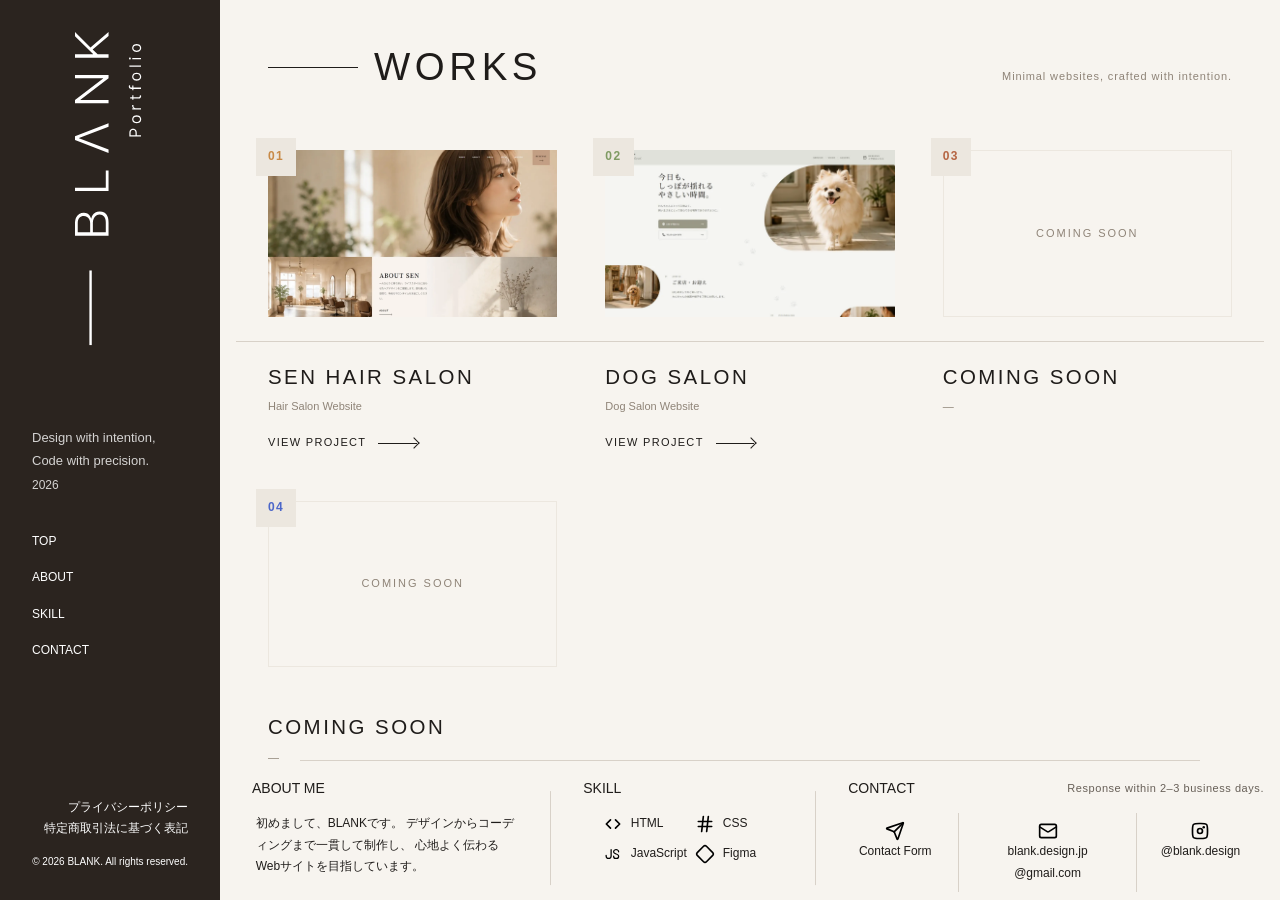
==== commit 05d5ed15: "feat:02card追加" ====
--- a/index.html
+++ b/index.html
@@ -165,7 +165,7 @@
 
             <!-- 01 -->
             <article class="workCard" data-work="sen">
-              <span class="workVisualNumber">01</span>
+              <span class="workVisualNumber card01">01</span>
 
               <button
                 class="workCardButton"
@@ -195,21 +195,34 @@
             </article>
 
             <!-- 02 -->
-            <article class="workCard workCardComingSoon">
+            <article class="workCard" data-work="dogSalon">
               <span class="workVisualNumber card02">02</span>
 
-              <div class="comingSoon">
-                <div class="comingSoonVisual">
-                  <p>COMING SOON</p>
-                </div>
+              <button
+                class="workCardButton"
+                type="button"
+                aria-expanded="false"
+              >
+                <figure class="workVisual visual">
+                  <img
+                    src="assets/img/dogSalonSite.webp"
+                    alt="DOG SALON"
+                    fetchpriority="high"
+                  />
+                </figure>
 
                 <div class="cardBody">
                   <div class="cardInfo">
-                    <h3>COMING SOON</h3>
-                    <p>—</p>
-                  </div>
-                </div>
-              </div>
+                    <h3>DOG SALON</h3>
+                    <p>Dog Salon Website</p>
+                  </div>
+
+                  <span class="viewLink">
+                    <span>VIEW PROJECT</span>
+                    <span class="arrow"></span>
+                  </span>
+                </div>
+              </button>
             </article>
 
             <!-- 03 -->
@@ -260,7 +273,7 @@
               <!-- 詳細 -->
               <div class="workDetail" id="workDetail-sen" aria-hidden="true">
                 <div class="workDetailHeader">
-                  <span class="workDetailNumber">01</span>
+                  <span class="workDetailNumber card01">01</span>
                   <h3>SEN HAIR SALON</h3>
                   <p>Hair Salon Website</p>
                 </div>
@@ -300,6 +313,76 @@
                 <a
                   class="viewLink workDetailLink"
                   href="https://sen-hair-salon.vercel.app/"
+                  target="_blank"
+                  rel="noopener noreferrer"
+                >
+                  <span>VIEW PROJECT</span>
+                  <span class="arrow"></span>
+                </a>
+              </div>
+
+              <button class="backLink workBackButton" type="button">
+                <span></span>
+                Back
+              </button>
+            </article>
+
+            <article class="workOpenPanel" data-work-panel="dogSalon">
+              <figure class="workOpenVisual visual">
+                <img src="assets/img/dogSalonSite.webp" alt="DOG SALON" />
+              </figure>
+
+              <!-- 詳細 -->
+              <div
+                class="workDetail"
+                id="workDetail-dog-salon"
+                aria-hidden="true"
+              >
+                <div class="workDetailHeader">
+                  <span class="workDetailNumber card02">02</span>
+                  <h3>DOG SALON</h3>
+                  <p>Dog Salon Landing Page</p>
+                </div>
+
+                <p class="workDetailDescription">
+                  わんちゃんと飼い主さまが安心して通える
+                  ドッグサロンを想定した架空のランディングページ。
+                  やさしく親しみやすい世界観と、見やすさを両立しました。
+                </p>
+
+                <dl class="workDetailMeta">
+                  <div>
+                    <dt>ROLE</dt>
+                    <dd>Design / Coding</dd>
+                  </div>
+
+                  <div>
+                    <dt>TOOLS</dt>
+                    <dd>Figma / VS Code</dd>
+                  </div>
+
+                  <div>
+                    <dt>YEAR</dt>
+                    <dd>2026</dd>
+                  </div>
+                </dl>
+
+                <div class="workDetailConcept">
+                  <span>CONCEPT</span>
+                  <p>
+                    やわらかなグレージュを基調に、
+                    丸みのあるビジュアルや余白を取り入れることで、
+                    わんちゃんのかわいらしさと、
+                    飼い主さまが安心できるやさしい雰囲気を表現しました。
+                    情報量の多いランディングページでも、
+                    セクションごとにメリハリをつけながら、
+                    楽しく読み進められる構成を意識しています。
+                  </p>
+                </div>
+
+                <a
+                  class="viewLink workDetailLink"
+                  href="https://dog-salon-lp.vercel.app/"
                   target="_blank"
                   rel="noopener noreferrer"
                 >
--- a/style/style.css
+++ b/style/style.css
@@ -1,25 +1,25 @@
 /* =========================
 Reset 
-========================= */
-/* ==== Box sizing ==== */
+=====================*/
+/* Box sizing */
 *,
 *::before,
 *::after {
   box-sizing: border-box;
 }
 
-/* ==== Margin reset ==== */
+/* Margin reset */
 * {
   margin: 0;
 }
 
-/* ==== Height ==== */
+/* Height */
 html,
 body {
   height: 100%;
 }
 
-/* ==== Body ==== */
+/* Body */
 body {
   -webkit-font-smoothing: antialiased;
   text-rendering: optimizeLegibility;
@@ -29,7 +29,7 @@
   scroll-behavior: smooth;
 }
 
-/* ==== Media ==== */
+/* Media */
 img,
 picture,
 video,
@@ -39,7 +39,7 @@
   max-width: 100%;
 }
 
-/* ==== Form ==== */
+/* Form */
 input,
 button,
 textarea,
@@ -47,20 +47,20 @@
   font: inherit;
 }
 
-/* ==== Link ==== */
+/* Link */
 a {
   color: inherit;
   text-decoration: none;
 }
 
-/* ==== List ==== */
+/* List */
 ul,
 ol {
   padding: 0;
   list-style: none;
 }
 
-/* ===== Table ===== */
+/* Table */
 table {
   border-collapse: collapse;
   border-spacing: 0;
@@ -68,13 +68,13 @@
 
 /* =========================
 Variables
-========================= */
+=====================*/
 :root {
-  /* ===== Base ===== */
+  /* Base */
   --black: #1f1c1a;
   --white: #ffffff;
 
-  /* ===== Greige ===== */
+  /* Greige */
   --greige-100: #f7f4ef;
   --greige-200: #ece7df;
   --greige-300: #d8d1c8;
@@ -84,41 +84,41 @@
   --greige-700: #403933;
   --greige-800: #2b241f;
 
-  /* ===== Background ===== */
+  /* Background */
   --color-bg-default: var(--greige-100);
   --color-bg-subtle: var(--greige-200);
   --color-sidebar: var(--greige-800);
 
-  /* ===== Surface ===== */
+  /* Surface */
   --color-surface-default: var(--white);
   --color-surface-subtle: var(--greige-200);
 
-  /* ===== Text ===== */
+  /* Text */
   --color-text-primary: var(--black);
   --color-text-secondary: var(--greige-600);
   --color-text-muted: var(--greige-500);
   --color-text-inverse: var(--white);
   --color-text-inverse-muted: rgba(255, 255, 255, 0.45);
 
-  /* ===== Project Accent ===== */
+  /* Project Accent */
   --project-01: #c88a47;
   --project-02: #7f9b63;
   --project-03: #b56543;
   --project-04: #4c67c9;
 
-  /* ===== Border ===== */
+  /* Border */
   --color-border-default: var(--greige-300);
   --color-border-subtle: var(--greige-200);
 
-  /* ===== Overlay ===== */
+  /* Overlay */
   --color-overlay: rgba(15, 15, 13, 0.4);
 
-  /* ==== Font Family ==== */
+  /* Font Family */
   --ff-en: "Inter", sans-serif;
   --ff-ja: "Noto Sans JP", sans-serif;
   --ff-serif: "Noto Serif JP", serif;
 
-  /* ===== Font Size ===== */
+  /* Font Size */
   --fs-xxl: clamp(4rem, 4vw, 4.8rem);
   --fs-xl: clamp(3.4rem, 3vw, 4rem);
   --fs-lg: clamp(3rem, 2.5vw, 3.4rem);
@@ -132,11 +132,11 @@
   --fs-caption: clamp(1.1rem, 0.7vw, 1.2rem);
   --fs-micro: 1rem;
 
-  /* ==== Line Height ==== */
+  /* Line Height */
   --lh-tight: 1.2;
   --lh-base: 1.8;
 
-  /* ==== Spacing ==== */
+  /* Spacing */
   --space-2xs: 4px;
   --space-xs: 8px;
   --space-sm: 12px;
@@ -148,7 +148,7 @@
   --space-4xl: 96px;
   --space-5xl: 128px;
 
-  /* ==== Width ==== */
+  /* Width */
   --content-xs: 420px;
   --content-sm: 560px;
   --content-md: 760px;
@@ -156,7 +156,7 @@
   --content-xl: 1200px;
   --content-2xl: 1400px;
 
-  /* ==== Layout ==== */
+  /* Layout */
   --mobile-header-height: 64px;
   --mobile-bottom-height: 64px;
   --sidebar-width: 220px;
@@ -164,18 +164,16 @@
   --card-width: clamp(220px, 18vw, 250px);
   --card-ratio: 16 / 10;
 
-  /* ==== Work ==== */
-  /*  */
-  /* 2行になるとき--work-visual-height: clamp(160px, 13vw, 200px); */
+  /* Work */
   --work-visual-height: clamp(160px, 13vw, 400px);
   --work-detail-width: 480px;
   --work-gap: clamp(32px, 4vw, 64px);
 
-  /* ===== Section ===== */
+  /* Section */
   --section-space: clamp(100px, 10vw, 160px);
   --section-space-sm: 80px;
 
-  /* ==== Radius ==== */
+  /* Radius */
   --radius-xs: 4px;
   --radius-sm: 6px;
   --radius-md: 8px;
@@ -184,19 +182,19 @@
   --radius-2xl: 24px;
   --radius-round: 999px;
 
-  /* ==== shadow ==== */
+  /* shadow */
   --shadow-sm: 0 2px 8px rgba(0, 0, 0, 0.06);
   --shadow-md: 0 8px 20px rgba(0, 0, 0, 0.08);
   --shadow-lg: 0 16px 40px rgba(0, 0, 0, 0.12);
 
-  /* ==== Z-index ==== */
+  /* Z-index */
   --z-base: 1;
   --z-info: 100;
   --z-overlay: 200;
   --z-sidebar: 400;
   --z-modal: 500;
 
-  /* ==== Other ==== */
+  /* Other */
   --transition-fast: 0.2s ease;
   --transition: 0.3s ease;
   --transition-slow: 0.5s ease;
@@ -204,7 +202,7 @@
 
 /* =========================
 Base
-========================= */
+=====================*/
 body {
   background: var(--color-bg-default);
   font-size: var(--fs-base);
@@ -213,7 +211,7 @@
   color: var(--color-text-primary);
 }
 
-/* ==== Heading ==== */
+/* Heading */
 h1,
 h2,
 h3,
@@ -225,14 +223,14 @@
   line-height: var(--lh-tight);
 }
 
-/* ==== Link ==== */
+/* Link */
 button {
   cursor: pointer;
 }
 
 /* =========================
 Layout
-========================= */
+=====================*/
 /* --------------------------
 page/Mobile Header
 -------------------------- */
@@ -547,6 +545,9 @@
   font-weight: 600;
   font-family: var(--ff-en);
   letter-spacing: 0.12em;
+}
+
+.card01 {
   color: var(--project-01);
 }
 .card02 {
@@ -631,33 +632,49 @@
 /* index/workOpenPanel */
 .workOpenPanel {
   display: grid;
-  position: relative;
+  position: absolute;
+
   gap: var(--space-3xl);
   height: 100%;
 
   box-sizing: border-box;
   padding: var(--space-2xl);
+
+  opacity: 0;
+  pointer-events: none;
+  inset: 0;
+
   grid-template-columns:
     minmax(0, 1.4fr)
     minmax(280px, 1fr);
+  visibility: hidden;
+}
+
+.workOpenPanel.is-open {
+  opacity: 1;
+  pointer-events: auto;
+  visibility: visible;
 }
 
 /* index/workOpenVisual */
 .workOpenVisual {
   transform: translateX(24px);
+
   height: 100%;
+
   min-width: 0;
-
   min-height: 0;
 
   opacity: 0;
+
   transition:
     opacity var(--transition),
     transform var(--transition);
 }
-.workOpenArea.is-open .workOpenVisual {
+.workOpenPanel.is-open .workOpenVisual {
   transform: translateX(0);
   opacity: 1;
+
   transition-delay: 0.1s;
 }
 .workOpenVisual img {
@@ -677,7 +694,7 @@
 
   overflow-y: auto;
 }
-.workOpenArea.is-open .workDetail {
+.workOpenPanel.is-open .workDetail {
   transform: translateX(0);
   opacity: 1;
   transition-delay: 0.25s;
@@ -694,8 +711,6 @@
   font-size: var(--fs-caption);
   font-family: var(--ff-en);
   letter-spacing: 0.12em;
-
-  color: var(--project-01);
 }
 .workDetailHeader h3 {
   margin-bottom: var(--space-xs);
@@ -785,7 +800,7 @@
     opacity var(--transition),
     transform var(--transition);
 }
-.workOpenArea.is-open .workBackButton {
+.workOpenPanel.is-open .workBackButton {
   transform: translateY(0);
   opacity: 1;
   pointer-events: auto;
@@ -1147,7 +1162,7 @@
 
 /* =========================
 Components
-========================= */
+=====================*/
 /* --------------------------
 Arrow
 -------------------------- */
@@ -1260,7 +1275,7 @@
 
 /* =========================
 Utility
-========================= */
+=====================*/
 .hidden {
   display: none;
 }
@@ -1302,7 +1317,7 @@
 
 /* =========================
 Media Queries
-========================= */
+=====================*/
 /* tablet */
 @media (max-width: 1024px) {
   .worksSection .sectionHeader {
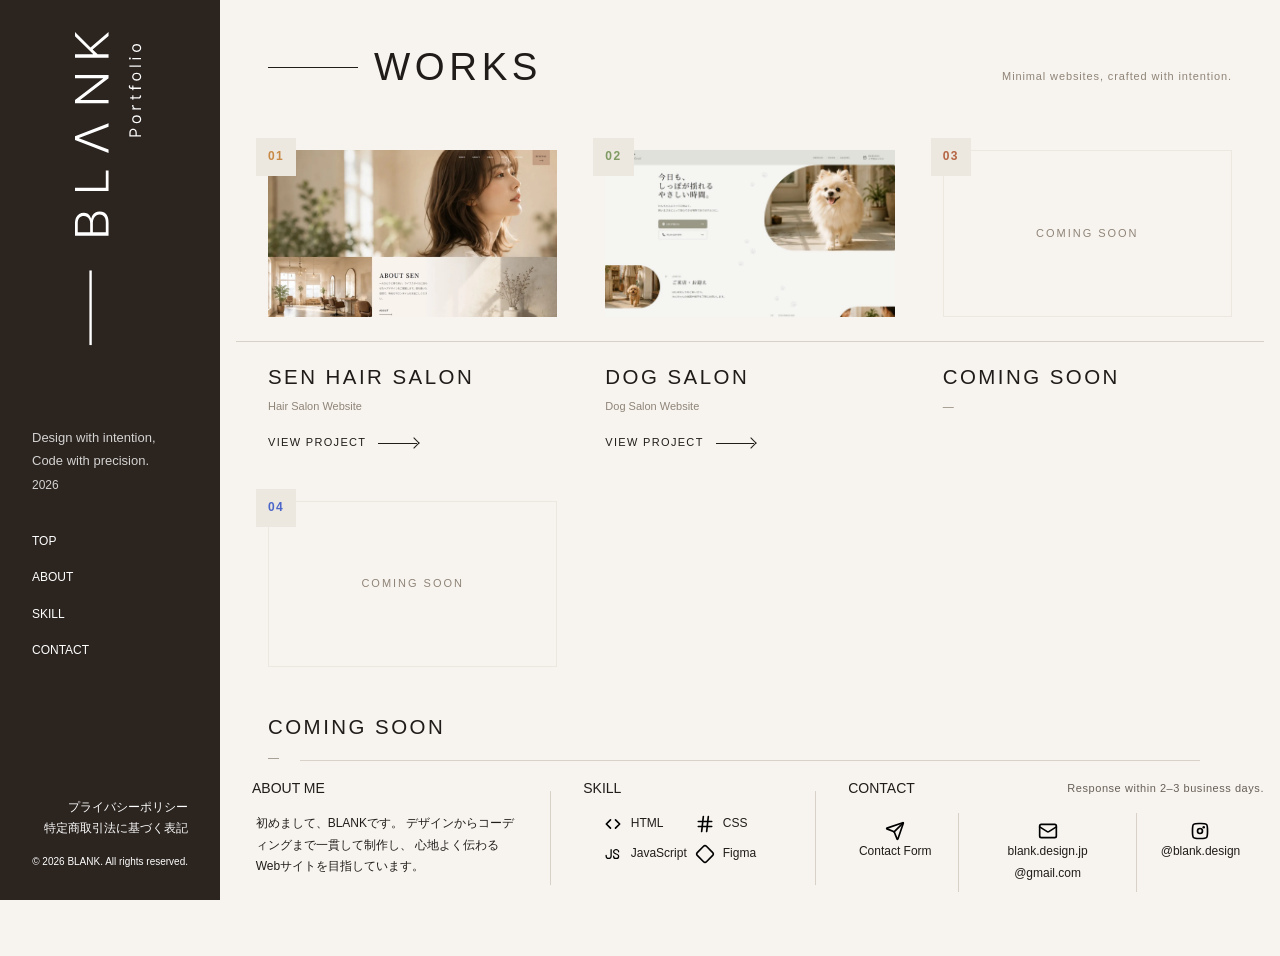
==== commit f7a51eda: "fix:workPanel調整" ====
--- a/index.html
+++ b/index.html
@@ -158,9 +158,7 @@
         </header>
 
         <div class="worksContent">
-          <!-- 一覧 -->
           <section class="worksGrid">
-            <!-- Shelf -->
             <div class="worksShelf" aria-hidden="true"></div>
 
             <!-- 01 -->
@@ -261,142 +259,6 @@
               </div>
             </article>
           </section>
-
-          <!-- 展開用 -->
-          <div class="workOpenArea">
-            <!-- 01 -->
-            <article class="workOpenPanel" data-work-panel="sen">
-              <figure class="workOpenVisual visual">
-                <img src="assets/img/sen_site.webp" alt="SEN HAIR SALON" />
-              </figure>
-
-              <!-- 詳細 -->
-              <div class="workDetail" id="workDetail-sen" aria-hidden="true">
-                <div class="workDetailHeader">
-                  <span class="workDetailNumber card01">01</span>
-                  <h3>SEN HAIR SALON</h3>
-                  <p>Hair Salon Website</p>
-                </div>
-
-                <p class="workDetailDescription">
-                  大人のためのヘアサロンを想定した架空サイト。
-                  落ち着いたトーンと余白を活かし、
-                  上質で洗練された世界観を表現しました。
-                </p>
-
-                <dl class="workDetailMeta">
-                  <div>
-                    <dt>ROLE</dt>
-                    <dd>Design / Coding</dd>
-                  </div>
-
-                  <div>
-                    <dt>TOOLS</dt>
-                    <dd>Figma / VS Code</dd>
-                  </div>
-
-                  <div>
-                    <dt>YEAR</dt>
-                    <dd>2026</dd>
-                  </div>
-                </dl>
-
-                <div class="workDetailConcept">
-                  <span>CONCEPT</span>
-                  <p>
-                    brownを基調とした落ち着いた配色と、
-                    余白を活かしたミニマルな構成で、
-                    サロンの上質さや静けさを感じられる デザインに仕上げました。
-                  </p>
-                </div>
-
-                <a
-                  class="viewLink workDetailLink"
-                  href="https://sen-hair-salon.vercel.app/"
-                  target="_blank"
-                  rel="noopener noreferrer"
-                >
-                  <span>VIEW PROJECT</span>
-                  <span class="arrow"></span>
-                </a>
-              </div>
-
-              <button class="backLink workBackButton" type="button">
-                <span></span>
-                Back
-              </button>
-            </article>
-
-            <article class="workOpenPanel" data-work-panel="dogSalon">
-              <figure class="workOpenVisual visual">
-                <img src="assets/img/dogSalonSite.webp" alt="DOG SALON" />
-              </figure>
-
-              <!-- 詳細 -->
-              <div
-                class="workDetail"
-                id="workDetail-dog-salon"
-                aria-hidden="true"
-              >
-                <div class="workDetailHeader">
-                  <span class="workDetailNumber card02">02</span>
-                  <h3>DOG SALON</h3>
-                  <p>Dog Salon Landing Page</p>
-                </div>
-
-                <p class="workDetailDescription">
-                  わんちゃんと飼い主さまが安心して通える
-                  ドッグサロンを想定した架空のランディングページ。
-                  やさしく親しみやすい世界観と、見やすさを両立しました。
-                </p>
-
-                <dl class="workDetailMeta">
-                  <div>
-                    <dt>ROLE</dt>
-                    <dd>Design / Coding</dd>
-                  </div>
-
-                  <div>
-                    <dt>TOOLS</dt>
-                    <dd>Figma / VS Code</dd>
-                  </div>
-
-                  <div>
-                    <dt>YEAR</dt>
-                    <dd>2026</dd>
-                  </div>
-                </dl>
-
-                <div class="workDetailConcept">
-                  <span>CONCEPT</span>
-                  <p>
-                    やわらかなグレージュを基調に、
-                    丸みのあるビジュアルや余白を取り入れることで、
-                    わんちゃんのかわいらしさと、
-                    飼い主さまが安心できるやさしい雰囲気を表現しました。
-                    情報量の多いランディングページでも、
-                    セクションごとにメリハリをつけながら、
-                    楽しく読み進められる構成を意識しています。
-                  </p>
-                </div>
-
-                <a
-                  class="viewLink workDetailLink"
-                  href="https://dog-salon-lp.vercel.app/"
-                  target="_blank"
-                  rel="noopener noreferrer"
-                >
-                  <span>VIEW PROJECT</span>
-                  <span class="arrow"></span>
-                </a>
-              </div>
-
-              <button class="backLink workBackButton" type="button">
-                <span></span>
-                Back
-              </button>
-            </article>
-          </div>
         </div>
       </section>
 
@@ -472,6 +334,152 @@
           </div>
         </details>
       </section>
+
+      <!-- WORK OPEN -->
+      <section class="workPanelArea" aria-hidden="true">
+        <!-- 背景オーバーレイ -->
+        <div class="workPanelOverlay"></div>
+
+        <!-- SEN -->
+        <article class="workPanel" data-work-panel="sen">
+          <div class="workPanelContent">
+            <figure class="workPanelVisual visual">
+              <img src="assets/img/sen_site.webp" alt="SEN HAIR SALON" />
+            </figure>
+
+            <div class="workPanelDetail" id="workPanelDetail-sen">
+              <div class="workDetailHeader">
+                <span class="workDetailNumber card01">01</span>
+
+                <h3>SEN HAIR SALON</h3>
+
+                <p>Hair Salon Website</p>
+              </div>
+
+              <p class="workDetailDescription">
+                大人のためのヘアサロンを想定した架空サイト。
+                落ち着いたトーンと余白を活かし、
+                上質で洗練された世界観を表現しました。
+              </p>
+
+              <dl class="workDetailMeta">
+                <div>
+                  <dt>ROLE</dt>
+                  <dd>Design / Coding</dd>
+                </div>
+
+                <div>
+                  <dt>TOOLS</dt>
+                  <dd>Figma / VS Code</dd>
+                </div>
+
+                <div>
+                  <dt>YEAR</dt>
+                  <dd>2026</dd>
+                </div>
+              </dl>
+
+              <div class="workDetailConcept">
+                <span>CONCEPT</span>
+
+                <p>
+                  brownを基調とした落ち着いた配色と、
+                  余白を活かしたミニマルな構成で、
+                  サロンの上質さや静けさを感じられる デザインに仕上げました。
+                </p>
+              </div>
+
+              <a
+                class="viewLink workDetailLink"
+                href="https://sen-hair-salon.vercel.app/"
+                target="_blank"
+                rel="noopener noreferrer"
+              >
+                <span>VIEW PROJECT</span>
+                <span class="arrow"></span>
+              </a>
+            </div>
+          </div>
+
+          <button class="backLink workBackButton" type="button">
+            <span></span>
+            Back
+          </button>
+        </article>
+
+        <!-- DOG SALON -->
+        <article class="workPanel" data-work-panel="dogSalon">
+          <div class="workPanelContent">
+            <figure class="workPanelVisual visual">
+              <img src="assets/img/dogSalonSite.webp" alt="DOG SALON" />
+            </figure>
+
+            <!-- 詳細 -->
+            <div
+              class="workPanelDetail"
+              id="workPanelDetail-dog-salon"
+              aria-hidden="true"
+            >
+              <div class="workDetailHeader">
+                <span class="workDetailNumber card02">02</span>
+                <h3>DOG SALON</h3>
+                <p>Dog Salon Landing Page</p>
+              </div>
+
+              <p class="workDetailDescription">
+                わんちゃんと飼い主さまが安心して通える
+                ドッグサロンを想定した架空のランディングページ。
+                やさしく親しみやすい世界観と、見やすさを両立しました。
+              </p>
+
+              <dl class="workDetailMeta">
+                <div>
+                  <dt>ROLE</dt>
+                  <dd>Design / Coding</dd>
+                </div>
+
+                <div>
+                  <dt>TOOLS</dt>
+                  <dd>Figma / VS Code</dd>
+                </div>
+
+                <div>
+                  <dt>YEAR</dt>
+                  <dd>2026</dd>
+                </div>
+              </dl>
+
+              <div class="workDetailConcept">
+                <span>CONCEPT</span>
+                <p>
+                  やわらかなグレージュを基調に、
+                  丸みのあるビジュアルや余白を取り入れることで、
+                  わんちゃんのかわいらしさと、
+                  飼い主さまが安心できるやさしい雰囲気を表現しました。
+                  情報量の多いランディングページでも、
+                  セクションごとにメリハリをつけながら、
+                  楽しく読み進められる構成を意識しています。
+                </p>
+              </div>
+
+              <a
+                class="viewLink workDetailLink"
+                href="https://dog-salon-lp.vercel.app/"
+                target="_blank"
+                rel="noopener noreferrer"
+              >
+                <span>VIEW PROJECT</span>
+                <span class="arrow"></span>
+              </a>
+            </div>
+          </div>
+
+          <button class="backLink workBackButton" type="button">
+            <span></span>
+            Back
+          </button>
+        </article>
+      </section>
     </main>
 
     <script src="/js/accordion.js"></script>
--- a/style/style.css
+++ b/style/style.css
@@ -109,6 +109,7 @@
   /* Border */
   --color-border-default: var(--greige-300);
   --color-border-subtle: var(--greige-200);
+  --color-border-inverse: rgba(255, 255, 255, 0.2);
 
   /* Overlay */
   --color-overlay: rgba(15, 15, 13, 0.4);
@@ -135,6 +136,7 @@
   /* Line Height */
   --lh-tight: 1.2;
   --lh-base: 1.8;
+  --lh-relaxed: 2;
 
   /* Spacing */
   --space-2xs: 4px;
@@ -161,6 +163,7 @@
   --mobile-bottom-height: 64px;
   --sidebar-width: 220px;
   --info-height: 140px;
+  --info-height-mobile: 290px;
   --card-width: clamp(220px, 18vw, 250px);
   --card-ratio: 16 / 10;
 
@@ -234,72 +237,9 @@
 /* --------------------------
 page/Mobile Header
 -------------------------- */
+/* page/mobileHeader */
 .mobileHeader {
   display: none;
-  position: fixed;
-  top: 0;
-  right: 0;
-  left: 0;
-  z-index: 0;
-
-  justify-content: center;
-  align-items: center;
-
-  height: var(--mobile-header-height);
-  padding-inline: var(--section-space-sm);
-
-  background: var(--color-bg-default);
-  border-bottom: 1px solid var(--color-border-default);
-}
-.mobileLogo {
-  font-size: var(--fs-xs);
-  font-family: var(--ff-en);
-  letter-spacing: 0.25em;
-}
-
-/* page/drawerButton */
-.drawerButton {
-  display: flex;
-  position: absolute;
-  left: var(--space-lg);
-  z-index: var(--z-base);
-
-  justify-content: center;
-  align-items: center;
-
-  width: 40px;
-  height: 40px;
-
-  border: none;
-  background: none;
-  cursor: pointer;
-}
-/* page/三本線 */
-.drawerButton span {
-  position: absolute;
-  width: 24px;
-  height: 2px;
-
-  background: var(--color-text-primary);
-
-  transition: var(--transition);
-}
-.drawerButton span:nth-child(1) {
-  transform: translateY(-7px);
-}
-.drawerButton span:nth-child(3) {
-  transform: translateY(7px);
-}
-
-/* page/開いたら× */
-.drawerButton.is-open span:nth-child(1) {
-  transform: rotate(45deg);
-}
-.drawerButton.is-open span:nth-child(2) {
-  opacity: 0;
-}
-.drawerButton.is-open span:nth-child(3) {
-  transform: rotate(-45deg);
 }
 
 /* --------------------------
@@ -310,6 +250,7 @@
 
   z-index: var(--z-overlay);
   background: var(--color-overlay);
+  opacity: 0;
 
   transition: var(--transition);
   inset: 0;
@@ -334,7 +275,7 @@
 
   background: var(--color-sidebar);
   color: var(--color-text-inverse);
-  transition: transform var(--transition-slow) cubic-bezier(0.22, 0.61, 0.36, 1);
+  transition: transform var(--transition-slow);
   overflow-y: auto;
 }
 .sidebar::-webkit-scrollbar {
@@ -431,7 +372,7 @@
 index/Main
 -------------------------- */
 .main {
-  height: 100vh;
+  min-height: 100vh;
   margin-left: var(--sidebar-width);
 }
 
@@ -439,15 +380,11 @@
 index/WORKS
 -------------------------- */
 .worksSection {
-  display: flex;
-  position: relative;
-  flex-direction: column;
-  height: calc(100% - var(--info-height));
   max-width: var(--content-2xl);
-
-  box-sizing: border-box;
   margin-inline: auto;
-  padding: var(--space-2xl);
+
+  padding: var(--space-2xl) var(--space-2xl)
+    calc(var(--space-2xl) + var(--info-height));
 }
 .worksSection .sectionHeader {
   display: flex;
@@ -481,26 +418,20 @@
   color: var(--color-text-muted);
 }
 
-/* index/worksContent */
-.worksContent {
-  position: relative;
-  flex: 1;
-  min-height: 0;
-}
-
 /* index/worksGrid */
 .worksGrid {
   display: grid;
   position: relative;
+
   gap: var(--space-2xl);
-  height: 100%;
+
+  transition:
+    opacity var(--transition),
+    visibility 0s linear var(--transition);
+
   grid-template-columns: repeat(auto-fit, minmax(240px, 1fr));
 }
-.worksGrid.is-hidden {
-  opacity: 0;
-  pointer-events: none;
-  visibility: hidden;
-}
+
 .worksShelf {
   position: absolute;
   top: calc(var(--work-visual-height) + var(--space-lg));
@@ -605,23 +536,91 @@
   gap: var(--space-lg);
 }
 
-/* index/workOpenArea */
-.workOpenArea {
-  position: absolute;
+/* index/workPanelArea */
+.workPanelArea {
+  display: grid;
+
+  position: fixed;
+
+  top: 0;
+  right: 0;
+  bottom: 0;
+  left: var(--sidebar-width);
+
+  z-index: var(--z-modal);
+
+  box-sizing: border-box;
+  padding: var(--space-2xl);
+
+  pointer-events: none;
+  overflow-y: auto;
+
+  visibility: hidden;
+
+  place-items: center;
+}
+.workPanelArea.is-open {
+  pointer-events: auto;
+  visibility: visible;
+}
+/* index/workPanelOverlay */
+.workPanelOverlay {
+  position: fixed;
+
+  top: 0;
+  right: 0;
+  bottom: 0;
+  left: var(--sidebar-width);
+
+  background: var(--color-overlay);
+
+  opacity: 0;
+
+  pointer-events: none;
+
+  transition: opacity var(--transition-slow);
+}
+
+.workPanelArea.is-open .workPanelOverlay {
+  opacity: 1;
+}
+
+/* index/workPanelContent */
+.workPanelContent {
+  display: grid;
+
+  gap: var(--space-3xl);
+  min-height: 0;
+
+  grid-template-columns:
+    minmax(0, 1.4fr)
+    minmax(280px, 1fr);
+}
+.workPanel {
+  display: flex;
+  position: relative;
+
   z-index: 1;
+
+  flex-direction: column;
+
+  width: min(100%, var(--content-2xl));
+  height: 640px;
+
+  margin-inline: auto;
+  padding: var(--space-2xl);
+
   background: var(--color-bg-default);
 
   opacity: 0;
   pointer-events: none;
-
-  transition:
-    opacity var(--transition),
-    visibility 0s linear var(--transition);
-  inset: 0;
+  grid-area: 1 / 1;
 
   visibility: hidden;
 }
-.workOpenArea.is-open {
+.workPanel.is-open {
+  transform: translateY(0) scale(1);
+
   opacity: 1;
   pointer-events: auto;
   visibility: visible;
@@ -629,74 +628,46 @@
   transition-delay: 0s;
 }
 
-/* index/workOpenPanel */
-.workOpenPanel {
-  display: grid;
-  position: absolute;
-
-  gap: var(--space-3xl);
-  height: 100%;
-
-  box-sizing: border-box;
-  padding: var(--space-2xl);
-
-  opacity: 0;
-  pointer-events: none;
-  inset: 0;
-
-  grid-template-columns:
-    minmax(0, 1.4fr)
-    minmax(280px, 1fr);
-  visibility: hidden;
-}
-
-.workOpenPanel.is-open {
-  opacity: 1;
-  pointer-events: auto;
-  visibility: visible;
-}
-
-/* index/workOpenVisual */
-.workOpenVisual {
+/* index/workPanelVisual */
+.workPanelVisual {
   transform: translateX(24px);
-
-  height: 100%;
-
   min-width: 0;
   min-height: 0;
-
   opacity: 0;
 
   transition:
     opacity var(--transition),
     transform var(--transition);
 }
-.workOpenPanel.is-open .workOpenVisual {
+.workPanel.is-open .workPanelVisual {
   transform: translateX(0);
   opacity: 1;
 
   transition-delay: 0.1s;
 }
-.workOpenVisual img {
+.workPanelVisual img {
   object-position: top;
 }
 
-/* index/workDetail */
-.workDetail {
+/* index/workPanelDetail */
+.workPanelDetail {
   transform: translateX(24px);
   min-width: 0;
   min-height: 0;
 
   opacity: 0;
+
   transition:
     opacity var(--transition),
     transform var(--transition);
 
   overflow-y: auto;
 }
-.workOpenPanel.is-open .workDetail {
+.workPanel.is-open .workPanelDetail {
   transform: translateX(0);
+
   opacity: 1;
+
   transition-delay: 0.25s;
 }
 
@@ -789,21 +760,23 @@
 
 /* index/workBackButton */
 .workBackButton {
-  position: absolute;
-  bottom: 0;
-  left: var(--space-2xl);
-
   transform: translateY(8px);
+
+  margin-top: var(--space-xl);
   opacity: 0;
   pointer-events: none;
+
   transition:
     opacity var(--transition),
     transform var(--transition);
-}
-.workOpenPanel.is-open .workBackButton {
+  align-self: flex-start;
+}
+
+.workPanel.is-open .workBackButton {
   transform: translateY(0);
   opacity: 1;
   pointer-events: auto;
+
   transition-delay: 0.45s;
 }
 
@@ -1017,10 +990,10 @@
 .comingSoonCode {
   font-size: clamp(6rem, 12vw, 10rem);
   font-weight: 300;
-  line-height: 1.4;
+  line-height: var(--lh-tight);
   letter-spacing: 0.08em;
 
-  color: var(--color-accent-primary);
+  color: var(--color-text-primary);
 }
 /* 404.html/タイトル */
 .errorTitle,
@@ -1035,7 +1008,7 @@
   max-width: 40rem;
   margin-bottom: var(--space-3xl);
 
-  line-height: 1.9;
+  line-height: var(--lh-base);
   color: var(--color-text-secondary);
 }
 
@@ -1152,7 +1125,7 @@
 /* Thanks.html/タイトル */
 .thanks h1 {
   font-size: var(--fs-xl);
-  line-height: 1.3;
+  line-height: var(--lh-tight);
 }
 /* Thanks.html/本文 */
 .thanksText {
@@ -1218,7 +1191,6 @@
   display: inline-flex;
   align-items: center;
   gap: var(--space-sm);
-  margin-top: var(--space-5xl);
 
   padding: 0;
   border: 0;
@@ -1314,7 +1286,9 @@
   margin-inline: auto;
   padding: clamp(96px, 12vw, 128px) clamp(20px, 5vw, 48px);
 }
-
+body.is-fixed {
+  overflow: hidden;
+}
 /* =========================
 Media Queries
 =====================*/
@@ -1328,20 +1302,26 @@
   .worksSection .sectionCopy {
     margin-left: auto;
   }
-
-  .workOpenPanel {
+  .worksSection {
+    padding-bottom: calc(var(--space-2xl) + var(--info-height-mobile));
+  }
+  .workPanel {
+    transform: translateY(24px);
+    width: 100%;
     height: auto;
-    padding-bottom: var(--space-4xl);
+    min-height: 0;
+  }
+  .workPanelContent {
     grid-template-columns: 1fr;
   }
-  .workOpenVisual {
+  .workPanelArea {
+    place-items: start center;
+  }
+  .workPanelVisual {
     height: 320px;
   }
-  .workOpenArea {
-    overflow-y: auto;
-  }
-  .workBackButton {
-    bottom: var(--space-xl);
+  .workPanelDetail {
+    overflow-y: visible;
   }
 
   /* infoSection */
@@ -1383,38 +1363,116 @@
 
 /* mobile */
 @media (max-width: 768px) {
+  /* page/mobileHeader */
   .mobileHeader {
     display: flex;
+    position: fixed;
+    top: 0;
+    right: 0;
+    left: 0;
     z-index: var(--z-info);
-  }
+
+    justify-content: center;
+    align-items: center;
+
+    height: var(--mobile-header-height);
+    padding-inline: var(--section-space-sm);
+
+    background: var(--color-bg-default);
+    border-bottom: 1px solid var(--color-border-default);
+  }
+  .drawerButton {
+    display: flex;
+    position: absolute;
+    left: var(--space-lg);
+    z-index: var(--z-base);
+
+    justify-content: center;
+    align-items: center;
+
+    width: 40px;
+    height: 40px;
+
+    border: none;
+    background: none;
+    cursor: pointer;
+  }
+
+  /* page/三本線 */
+  .drawerButton span {
+    position: absolute;
+    width: 24px;
+    height: 2px;
+
+    background: var(--color-text-primary);
+
+    transition: var(--transition);
+  }
+  .drawerButton span:nth-child(1) {
+    transform: translateY(-7px);
+  }
+  .drawerButton span:nth-child(3) {
+    transform: translateY(7px);
+  }
+
+  /* page/開いたら× */
+  .drawerButton.is-open span:nth-child(1) {
+    transform: rotate(45deg);
+  }
+  .drawerButton.is-open span:nth-child(2) {
+    opacity: 0;
+  }
+  .drawerButton.is-open span:nth-child(3) {
+    transform: rotate(-45deg);
+  }
+  .mobileLogo {
+    font-size: var(--fs-xs);
+    font-family: var(--ff-en);
+    letter-spacing: 0.25em;
+  }
+
+  /* page/drawerOverlay */
   .drawerOverlay.is-open {
     opacity: 1;
     visibility: visible;
   }
+
+  /* page/sidebar */
   .sidebar {
     transform: translateX(-100%);
   }
   .sidebar.is-open {
-    transform: none;
-  }
+    transform: translateX(0);
+  }
+
+  /* index/Main */
   .main {
     margin-left: 0;
   }
+
+  /* index/WORKS */
   .worksSection {
     padding-top: calc(var(--mobile-header-height) + var(--space-xl));
   }
+  .workPanelArea {
+    left: 0;
+  }
+  .workPanelOverlay {
+    left: 0;
+  }
   .infoSection {
     left: 0;
   }
 }
 
+/* small mobile */
 @media (max-width: 480px) {
+  .workPanelArea {
+    padding: 0;
+  }
   .workDetailMeta {
     grid-template-columns: 1fr;
   }
-}
-/* small mobile */
-@media (max-width: 480px) {
   .skillBox ul {
     display: grid;
     gap: var(--space-md);
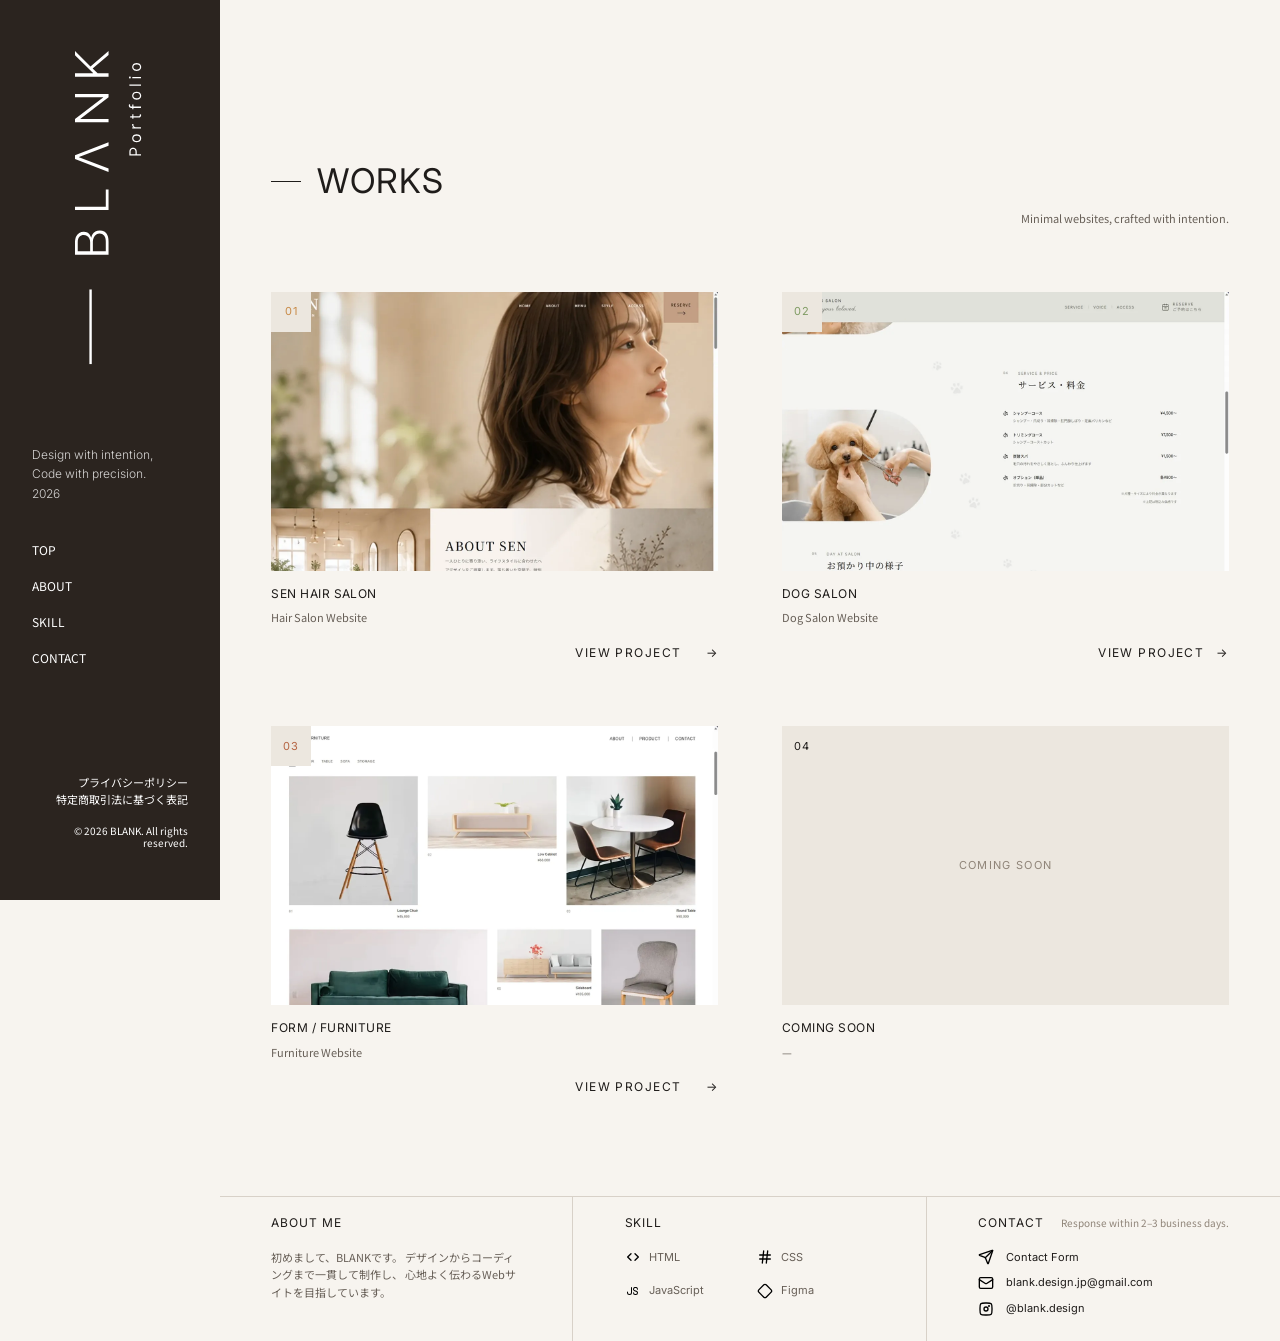
==== commit b0b5c26b: "refactor:indexの整理" ====
--- a/index.html
+++ b/index.html
@@ -24,6 +24,15 @@
     <!-- ==== Canonical ==== -->
     <link rel="canonical" href="https://blank-eight-mu.vercel.app/" />
 
+    <!-- Google Fonts -->
+    <link rel="preconnect" href="https://fonts.googleapis.com" />
+    <link rel="preconnect" href="https://fonts.gstatic.com" crossorigin />
+
+    <link
+      href="https://fonts.googleapis.com/css2?family=Inter:wght@300;400;500;600&family=Noto+Sans+JP:wght@300;400;500;600&family=Noto+Serif+JP:wght@400;500&display=swap"
+      rel="stylesheet"
+    />
+
     <!-- ==== OGP ==== -->
     <meta
       property="og:title"
@@ -33,7 +42,6 @@
       property="og:description"
       content="余白設計と情報整理を大切に、シンプルで伝わるWebサイトをデザイン・コーディングしています。BLANKのポートフォリオサイトです。"
     />
-    <!-- ogpの画像はつくりかえる -->
     <meta
       property="og:image"
       content="https://blank-eight-mu.vercel.app/assets/img/ogp.png"
@@ -61,7 +69,8 @@
     <link rel="alternate icon" href="/assets/icon/favicon.png" />
 
     <!-- ==== CSS ==== -->
-    <link rel="stylesheet" href="style/style.css" />
+    <link rel="stylesheet" href="style/common.css" />
+    <link rel="stylesheet" href="style/index.css" />
 
     <!-- ==== Structured Data ==== -->
     <script type="application/ld+json">
@@ -80,7 +89,7 @@
     <!-- モバイルヘッダー -->
     <header class="mobileHeader">
       <button
-        class="drawerButton"
+        class="drawerBtn"
         aria-label="メニュー"
         aria-expanded="false"
         aria-controls="sidebar"
@@ -124,7 +133,7 @@
             <li><a href="/">TOP</a></li>
             <li><a href="#about">ABOUT</a></li>
             <li><a href="#skill">SKILL</a></li>
-            <li><a href="/contact.html">CONTACT</a></li>
+            <li><a href="/comingsoon.html">CONTACT</a></li>
           </ul>
         </nav>
       </header>
@@ -132,10 +141,10 @@
       <footer class="sidebarFooter">
         <nav class="footerNav">
           <ul>
-            <li><a href="/privacy-policy.html">プライバシーポリシー</a></li>
+            <li><a href="/comingsoon.html">プライバシーポリシー</a></li>
 
             <li>
-              <a href="/legal.html">特定商取引法に基づく表記</a>
+              <a href="/comingsoon.html">特定商取引法に基づく表記</a>
             </li>
           </ul>
         </nav>
@@ -157,108 +166,93 @@
           <p class="sectionCopy">Minimal websites, crafted with intention.</p>
         </header>
 
-        <div class="worksContent">
-          <section class="worksGrid">
-            <div class="worksShelf" aria-hidden="true"></div>
-
-            <!-- 01 -->
-            <article class="workCard" data-work="sen">
-              <span class="workVisualNumber card01">01</span>
-
-              <button
-                class="workCardButton"
-                type="button"
-                aria-expanded="false"
-              >
-                <figure class="workVisual visual">
-                  <img
-                    src="assets/img/sen_site.webp"
-                    alt="SEN HAIR SALON"
-                    fetchpriority="high"
-                  />
-                </figure>
-
-                <div class="cardBody">
-                  <div class="cardInfo">
-                    <h3>SEN HAIR SALON</h3>
-                    <p>Hair Salon Website</p>
-                  </div>
-
-                  <span class="viewLink">
-                    <span>VIEW PROJECT</span>
-                    <span class="arrow"></span>
-                  </span>
+        <div class="worksGrid">
+          <!-- 01 -->
+          <article class="workCard" data-work="sen">
+            <span class="workNumber">01</span>
+
+            <button class="workCardButton" type="button" aria-expanded="false">
+              <figure class="workVisual visual">
+                <img src="assets/img/sen/sen01.webp" fetchpriority="high" />
+              </figure>
+
+              <div class="cardBody">
+                <div class="cardInfo">
+                  <h3>SEN HAIR SALON</h3>
+                  <p>Hair Salon Website</p>
                 </div>
-              </button>
-            </article>
-
-            <!-- 02 -->
-            <article class="workCard" data-work="dogSalon">
-              <span class="workVisualNumber card02">02</span>
-
-              <button
-                class="workCardButton"
-                type="button"
-                aria-expanded="false"
-              >
-                <figure class="workVisual visual">
-                  <img
-                    src="assets/img/dogSalonSite.webp"
-                    alt="DOG SALON"
-                    fetchpriority="high"
-                  />
-                </figure>
-
-                <div class="cardBody">
-                  <div class="cardInfo">
-                    <h3>DOG SALON</h3>
-                    <p>Dog Salon Website</p>
-                  </div>
-
-                  <span class="viewLink">
-                    <span>VIEW PROJECT</span>
-                    <span class="arrow"></span>
-                  </span>
+
+                <span class="textLink">
+                  <span>VIEW PROJECT</span>
+                  <span class="arrow"></span>
+                </span>
+              </div>
+            </button>
+          </article>
+
+          <!-- 02 -->
+          <article class="workCard" data-work="dogSalon">
+            <span class="workNumber">02</span>
+
+            <button class="workCardButton" type="button" aria-expanded="false">
+              <figure class="workVisual visual">
+                <img
+                  src="assets/img/dogsalon/dogsalon03.webp"
+                  fetchpriority="high"
+                />
+              </figure>
+
+              <div class="cardBody">
+                <div class="cardInfo">
+                  <h3>DOG SALON</h3>
+                  <p>Dog Salon Website</p>
                 </div>
-              </button>
-            </article>
-
-            <!-- 03 -->
-            <article class="workCard workCardComingSoon">
-              <span class="workVisualNumber card03">03</span>
-
-              <div class="comingSoon">
-                <div class="comingSoonVisual">
-                  <p>COMING SOON</p>
+
+                <span class="textLink">VIEW PROJECT</span>
+              </div>
+            </button>
+          </article>
+
+          <!-- 03 -->
+          <article class="workCard" data-work="form">
+            <span class="workNumber">03</span>
+
+            <button class="workCardButton" type="button" aria-expanded="false">
+              <figure class="workVisual visual">
+                <img src="assets/img/form/form03.webp" fetchpriority="high" />
+              </figure>
+
+              <div class="cardBody">
+                <div class="cardInfo">
+                  <h3>FORM / FURNITURE</h3>
+                  <p>Furniture Website</p>
                 </div>
 
-                <div class="cardBody">
-                  <div class="cardInfo">
-                    <h3>COMING SOON</h3>
-                    <p>—</p>
-                  </div>
+                <span class="textLink">
+                  <span>VIEW PROJECT</span>
+                  <span class="arrow"></span>
+                </span>
+              </div>
+            </button>
+          </article>
+
+          <!-- 04 -->
+          <article class="workCard workCardComingSoon">
+            <span class="workNumber">04</span>
+
+            <div class="comingSoon">
+              <div class="comingSoonVisual workVisual">
+                <p>COMING SOON</p>
+              </div>
+
+              <div class="cardBody">
+                <div class="cardInfo">
+                  <h3>COMING SOON</h3>
+                  <p>—</p>
                 </div>
               </div>
-            </article>
-
-            <!-- 04 -->
-            <article class="workCard workCardComingSoon">
-              <span class="workVisualNumber card04">04</span>
-
-              <div class="comingSoon">
-                <div class="comingSoonVisual">
-                  <p>COMING SOON</p>
-                </div>
-
-                <div class="cardBody">
-                  <div class="cardInfo">
-                    <h3>COMING SOON</h3>
-                    <p>—</p>
-                  </div>
-                </div>
-              </div>
-            </article>
-          </section>
+            </div>
+          </article>
         </div>
       </section>
 
@@ -277,22 +271,19 @@
 
           <ul class="infoBody">
             <li>
-              <img src="assets/icon/chevrons-left-right.svg" alt="HTMLマーク" />
+              <img src="assets/icon/chevrons-left-right.svg" alt="" />
               HTML
             </li>
             <li>
-              <img src="assets/icon/hash.svg" alt="CSSマーク" />
+              <img src="assets/icon/hash.svg" alt="" />
               CSS
             </li>
             <li>
-              <img
-                src="assets/icon/fluent--code-js-16-regular.svg"
-                alt="JavaScriptマーク"
-              />
+              <img src="assets/icon/fluent--code-js-16-regular.svg" alt="" />
               JavaScript
             </li>
             <li>
-              <img src="assets/icon/diamond.svg" alt="Figmaマーク" />
+              <img src="assets/icon/diamond.svg" alt="" />
               Figma
             </li>
           </ul>
@@ -305,185 +296,135 @@
           </summary>
 
           <div class="contactGrid infoBody">
-            <a href="/contact.html" class="contactItem">
-              <img src="assets/icon/send.svg" alt="sendアイコン" />
+            <a href="/comingsoon.html" class="contactItem">
+              <img src="assets/icon/send.svg" alt="" />
               <span>Contact Form</span>
             </a>
 
-            <a href="mailto:hello@blank-design.com" class="contactItem">
-              <img src="assets/icon/mail.svg" alt="mailアイコン" />
-              <span>
-                blank.design.jp
-                <br class="mailBreak" />
-                @gmail.com
-              </span>
+            <a href="mailto:blank.design.jp@gmail.com" class="contactItem">
+              <img src="assets/icon/mail.svg" alt="" />
+              <span>blank.design.jp@gmail.com</span>
             </a>
 
             <a
-              href="https://instagram.com/blank.design"
+              href="/comingsoon.html"
               target="_blank"
               rel="noopener noreferrer"
               class="contactItem"
             >
-              <img
-                src="assets/icon/lets-icons--insta.svg"
-                alt="Instagramアイコン"
-              />
+              <img src="assets/icon/lets-icons--insta.svg" alt="" />
               <span>@blank.design</span>
             </a>
           </div>
         </details>
       </section>
-
-      <!-- WORK OPEN -->
-      <section class="workPanelArea" aria-hidden="true">
-        <!-- 背景オーバーレイ -->
-        <div class="workPanelOverlay"></div>
-
-        <!-- SEN -->
-        <article class="workPanel" data-work-panel="sen">
-          <div class="workPanelContent">
-            <figure class="workPanelVisual visual">
-              <img src="assets/img/sen_site.webp" alt="SEN HAIR SALON" />
-            </figure>
-
-            <div class="workPanelDetail" id="workPanelDetail-sen">
-              <div class="workDetailHeader">
-                <span class="workDetailNumber card01">01</span>
-
-                <h3>SEN HAIR SALON</h3>
-
-                <p>Hair Salon Website</p>
-              </div>
-
-              <p class="workDetailDescription">
-                大人のためのヘアサロンを想定した架空サイト。
-                落ち着いたトーンと余白を活かし、
-                上質で洗練された世界観を表現しました。
-              </p>
-
-              <dl class="workDetailMeta">
-                <div>
-                  <dt>ROLE</dt>
-                  <dd>Design / Coding</dd>
-                </div>
-
-                <div>
-                  <dt>TOOLS</dt>
-                  <dd>Figma / VS Code</dd>
-                </div>
-
-                <div>
-                  <dt>YEAR</dt>
-                  <dd>2026</dd>
-                </div>
-              </dl>
-
-              <div class="workDetailConcept">
-                <span>CONCEPT</span>
-
-                <p>
-                  brownを基調とした落ち着いた配色と、
-                  余白を活かしたミニマルな構成で、
-                  サロンの上質さや静けさを感じられる デザインに仕上げました。
-                </p>
-              </div>
-
-              <a
-                class="viewLink workDetailLink"
-                href="https://sen-hair-salon.vercel.app/"
-                target="_blank"
-                rel="noopener noreferrer"
+    </main>
+
+    <!-- WORK PANEL -->
+    <section class="workPanelArea" aria-hidden="true">
+      <!-- Overlay -->
+      <div class="workPanelOverlay"></div>
+
+      <!-- Panel -->
+      <div
+        class="workPanel"
+        role="dialog"
+        aria-modal="true"
+        aria-labelledby="workPanelTitle"
+      >
+        <div class="workPanelInner">
+          <!-- Header -->
+          <header class="workPanelHeader">
+            <button
+              class="workPanelClose"
+              type="button"
+              aria-label="作品詳細を閉じる"
+            >
+              <span class="backLine" aria-hidden="true"></span>
+              <span>BACK</span>
+            </button>
+
+            <span class="workPanelNumber"></span>
+          </header>
+
+          <!-- Slider -->
+          <div class="workSlider">
+            <!-- Main Slide -->
+            <div class="workSliderViewport">
+              <div class="workSliderTrack"></div>
+            </div>
+
+            <!-- Thumbnail Navigation -->
+            <div
+              class="workSliderThumbs"
+              role="tablist"
+              aria-label="作品画像一覧"
+            ></div>
+
+            <!-- Controls -->
+            <div class="workSliderControls">
+              <button
+                class="workSliderButton workSliderPrev"
+                type="button"
+                aria-label="前の画像"
               >
-                <span>VIEW PROJECT</span>
-                <span class="arrow"></span>
-              </a>
+                <span aria-hidden="true">←</span>
+              </button>
+
+              <div class="workSliderCounter" aria-live="polite">
+                <span class="workSliderCurrent">01</span>
+                <span aria-hidden="true">/</span>
+                <span class="workSliderTotal"></span>
+              </div>
+
+              <button
+                class="workSliderButton workSliderNext"
+                type="button"
+                aria-label="次の画像"
+              >
+                <span aria-hidden="true">→</span>
+              </button>
             </div>
           </div>
 
-          <button class="backLink workBackButton" type="button">
-            <span></span>
-            Back
-          </button>
-        </article>
-
-        <!-- DOG SALON -->
-        <article class="workPanel" data-work-panel="dogSalon">
-          <div class="workPanelContent">
-            <figure class="workPanelVisual visual">
-              <img src="assets/img/dogSalonSite.webp" alt="DOG SALON" />
-            </figure>
-
-            <!-- 詳細 -->
-            <div
-              class="workPanelDetail"
-              id="workPanelDetail-dog-salon"
-              aria-hidden="true"
+          <!-- Detail -->
+          <div class="workPanelDetail">
+            <header class="workDetailHeader">
+              <h2 id="workPanelTitle"></h2>
+              <p class="workDetailCategory"></p>
+            </header>
+
+            <dl class="workDetailMeta">
+              <div>
+                <dt>ROLE</dt>
+                <dd data-meta="role"></dd>
+              </div>
+
+              <div>
+                <dt>TOOLS</dt>
+                <dd data-meta="tools"></dd>
+              </div>
+
+              <div>
+                <dt>YEAR</dt>
+                <dd data-meta="year"></dd>
+              </div>
+            </dl>
+
+            <a
+              class="textLink workDetailLink"
+              href="#"
+              target="_blank"
+              rel="noopener noreferrer"
             >
-              <div class="workDetailHeader">
-                <span class="workDetailNumber card02">02</span>
-                <h3>DOG SALON</h3>
-                <p>Dog Salon Landing Page</p>
-              </div>
-
-              <p class="workDetailDescription">
-                わんちゃんと飼い主さまが安心して通える
-                ドッグサロンを想定した架空のランディングページ。
-                やさしく親しみやすい世界観と、見やすさを両立しました。
-              </p>
-
-              <dl class="workDetailMeta">
-                <div>
-                  <dt>ROLE</dt>
-                  <dd>Design / Coding</dd>
-                </div>
-
-                <div>
-                  <dt>TOOLS</dt>
-                  <dd>Figma / VS Code</dd>
-                </div>
-
-                <div>
-                  <dt>YEAR</dt>
-                  <dd>2026</dd>
-                </div>
-              </dl>
-
-              <div class="workDetailConcept">
-                <span>CONCEPT</span>
-                <p>
-                  やわらかなグレージュを基調に、
-                  丸みのあるビジュアルや余白を取り入れることで、
-                  わんちゃんのかわいらしさと、
-                  飼い主さまが安心できるやさしい雰囲気を表現しました。
-                  情報量の多いランディングページでも、
-                  セクションごとにメリハリをつけながら、
-                  楽しく読み進められる構成を意識しています。
-                </p>
-              </div>
-
-              <a
-                class="viewLink workDetailLink"
-                href="https://dog-salon-lp.vercel.app/"
-                target="_blank"
-                rel="noopener noreferrer"
-              >
-                <span>VIEW PROJECT</span>
-                <span class="arrow"></span>
-              </a>
-            </div>
+              <span>VIEW PROJECT</span>
+            </a>
           </div>
-
-          <button class="backLink workBackButton" type="button">
-            <span></span>
-            Back
-          </button>
-        </article>
-      </section>
-    </main>
-
-    <script src="/js/accordion.js"></script>
-    <script src="/js/sidebar.js"></script>
-    <script src="/js/workCard.js"></script>
+        </div>
+      </div>
+    </section>
+
+    <script src="/js/common.js"></script>
+    <script src="/js/index.js"></script>
   </body>
 </html>
--- a/style/common.css
+++ b/style/common.css
@@ -0,0 +1,502 @@
+/* =========================
+   Reset
+========================= */
+*,
+*::before,
+*::after {
+  box-sizing: border-box;
+}
+* {
+  margin: 0;
+}
+html,
+body {
+  height: 100%;
+}
+html {
+  font-size: 62.5%;
+  scroll-behavior: smooth;
+}
+body {
+  -webkit-font-smoothing: antialiased;
+  text-rendering: optimizeLegibility;
+}
+img,
+picture,
+video,
+canvas,
+svg {
+  display: block;
+  max-width: 100%;
+}
+input,
+button,
+textarea,
+select {
+  font: inherit;
+  color: inherit;
+}
+button {
+  border: 0;
+  background: none;
+  cursor: pointer;
+}
+a {
+  color: inherit;
+  text-decoration: none;
+}
+ul,
+ol {
+  padding: 0;
+  list-style: none;
+}
+table {
+  border-collapse: collapse;
+  border-spacing: 0;
+}
+
+/* =========================
+   Variables
+========================= */
+:root {
+  /* Base */
+  --black: #1f1c1a;
+  --white: #ffffff;
+
+  /* Greige */
+  --greige-100: #f7f4ef;
+  --greige-200: #ece7df;
+  --greige-300: #d8d1c8;
+  --greige-400: #b9aea0;
+  --greige-500: #8f8478;
+  --greige-600: #675f57;
+  --greige-700: #403933;
+  --greige-800: #2b241f;
+
+  /* Background */
+  --color-bg-default: var(--greige-100);
+  --color-bg-subtle: var(--greige-200);
+  --color-bg-sidebar: var(--greige-800);
+
+  /* Surface */
+  --color-surface-default: var(--white);
+  --color-surface-subtle: var(--greige-200);
+
+  /* Text */
+  --color-text-primary: var(--black);
+  --color-text-secondary: var(--greige-600);
+  --color-text-muted: var(--greige-500);
+  --color-text-inverse: var(--white);
+  --color-text-inverse-muted: rgba(255, 255, 255, 0.45);
+
+  /* Project Accent */
+  --project-01: #c88a47;
+  --project-02: #7f9b63;
+  --project-03: #b56543;
+  --project-04: #4c67c9;
+
+  /* Border */
+  --color-border-default: var(--greige-300);
+  --color-border-subtle: var(--greige-200);
+  --color-border-inverse: rgba(255, 255, 255, 0.2);
+
+  /* Overlay */
+  --color-overlay: rgba(15, 15, 13, 0.4);
+
+  /* Font Family */
+  --ff-en: "Inter", sans-serif;
+  --ff-ja: "Noto Sans JP", sans-serif;
+  --ff-serif: "Noto Serif JP", serif;
+
+  /*  Font Size  */
+  --fs-display: clamp(4rem, 6vw, 8rem);
+  --fs-xxl: clamp(4rem, 5vw, 5.6rem);
+  --fs-xl: clamp(3.2rem, 4vw, 4.4rem);
+  --fs-lg: clamp(2.6rem, 3vw, 3.4rem);
+  --fs-md: clamp(2rem, 2vw, 2.6rem);
+  --fs-base: clamp(1.4rem, 1vw, 1.6rem);
+  --fs-sm: clamp(1.2rem, 0.9vw, 1.4rem);
+  --fs-xs: 1.1rem;
+  --fs-micro: 1rem;
+
+  /*  Line Height  */
+  --lh-none: 1;
+  --lh-tight: 1.2;
+  --lh-base: 1.6;
+  --lh-relaxed: 1.8;
+
+  /*  Spacing  */
+  --space-2xs: 4px;
+  --space-xs: 8px;
+  --space-sm: 12px;
+  --space-md: 16px;
+  --space-lg: 24px;
+  --space-xl: 32px;
+  --space-2xl: 48px;
+  --space-3xl: 64px;
+  --space-4xl: 96px;
+
+  /*  Content Width  */
+  --content-sm: 560px;
+  --content-md: 760px;
+  --content-lg: 960px;
+  --content-xl: 1200px;
+  --content-2xl: 1400px;
+
+  /* Layout */
+  --mobile-header-height: 64px;
+  --sidebar-width: 220px;
+  --info-height: 140px;
+  --info-height-mobile: 290px;
+  --card-width: clamp(220px, 18vw, 250px);
+  --card-ratio: 16 / 10;
+
+  /*  Content Padding(左右)  */
+  --content-padding: clamp(3.2rem, 4vw, 6.4rem);
+
+  /*  Section  */
+  --section-space: clamp(6.4rem, 8vw, 10rem);
+
+  /*  Border Radius  */
+  --radius-sm: 2px;
+  --radius-md: 4px;
+  --radius-round: 999px;
+
+  /*  Shadow  */
+  --shadow-sm: 0 2px 8px rgb(0 0 0 / 8%);
+
+  /* Z-index */
+  --z-info: 100;
+  --z-header: 200;
+  --z-overlay: 300;
+  --z-sidebar: 400;
+  --z-modal: 500;
+
+  /*  Transition  */
+  --transition-fast: 0.2s ease;
+  --transition-base: 0.3s ease;
+  --transition-slow: 0.5s cubic-bezier(0.22, 0.61, 0.36, 1);
+}
+
+/* =========================
+   Base
+========================= */
+body {
+  background: var(--color-bg-default);
+  font-size: var(--fs-base);
+  font-family: var(--ff-ja);
+  line-height: var(--lh-base);
+  color: var(--color-text-primary);
+}
+h1,
+h2,
+h3,
+h4,
+h5,
+h6 {
+  font-weight: 400;
+  font-family: var(--ff-en);
+  line-height: var(--lh-tight);
+}
+img {
+  height: auto;
+}
+
+/* =========================
+   Components
+========================= */
+/* Text Link */
+.textLink {
+  display: inline-flex;
+  align-items: center;
+
+  gap: var(--space-sm);
+  width: fit-content;
+
+  font-size: var(--fs-xs);
+  font-family: var(--ff-en);
+  letter-spacing: 0.12em;
+  color: var(--color-text-primary);
+}
+.textLink::after {
+  display: inline-block;
+  transition: transform var(--transition-base);
+  content: "→";
+}
+.textLink:hover {
+  opacity: 0.6;
+}
+.textLink:hover::after {
+  transform: translateX(6px);
+}
+
+/* BackBtn */
+.backLink {
+  display: inline-flex;
+  align-items: center;
+  gap: var(--space-sm);
+
+  padding: 0;
+  border: 0;
+  background: transparent;
+
+  font-size: var(--fs-sm);
+  font-family: inherit;
+  letter-spacing: 0.12em;
+  color: inherit;
+
+  cursor: pointer;
+  transition: var(--transition-base);
+}
+.backLink:hover {
+  gap: var(--space-xl);
+}
+.backLink span {
+  width: 40px;
+  height: 1px;
+  background: currentColor;
+}
+
+/* =========================
+   Utility
+========================= */
+/* Visual */
+.visual {
+  overflow: hidden;
+}
+.visual img {
+  width: 100%;
+  height: 100%;
+  object-fit: cover;
+}
+
+/* =========================
+   Mobile Header
+========================= */
+.mobileHeader {
+  display: flex;
+  position: fixed;
+  top: 0;
+  right: 0;
+  left: 0;
+  z-index: var(--z-header);
+
+  justify-content: center;
+  align-items: center;
+
+  height: var(--mobile-header-height);
+  padding-inline: var(--content-padding);
+
+  background: var(--color-bg-default);
+  border-bottom: 1px solid var(--color-border-default);
+}
+
+/* Drawer Btn */
+.drawerBtn {
+  display: flex;
+  position: absolute;
+  left: var(--space-lg);
+  z-index: 1;
+
+  justify-content: center;
+  align-items: center;
+
+  width: 40px;
+  height: 40px;
+}
+.drawerBtn span {
+  position: absolute;
+  width: 24px;
+  height: 2px;
+
+  background: var(--color-text-primary);
+
+  transition: var(--transition-base);
+}
+.drawerBtn span:nth-child(1) {
+  transform: translateY(-7px);
+}
+.drawerBtn span:nth-child(3) {
+  transform: translateY(7px);
+}
+.drawerBtn.is-open span:nth-child(1) {
+  transform: rotate(45deg);
+}
+.drawerBtn.is-open span:nth-child(2) {
+  opacity: 0;
+}
+.drawerBtn.is-open span:nth-child(3) {
+  transform: rotate(-45deg);
+}
+
+/* Mobile Logo */
+.mobileLogo {
+  font-size: var(--fs-sm);
+  font-family: var(--ff-en);
+  letter-spacing: 0.25em;
+}
+
+@media (width >= 1100px) {
+  .mobileHeader {
+    display: none;
+  }
+}
+
+/* =========================
+   Drawer Overlay
+========================= */
+.drawerOverlay {
+  position: fixed;
+
+  z-index: var(--z-overlay);
+  background: var(--color-overlay);
+  opacity: 0;
+
+  transition: var(--transition-base);
+  inset: 0;
+  visibility: hidden;
+}
+.drawerOverlay.is-open {
+  opacity: 1;
+  visibility: visible;
+}
+
+/* =========================
+   Sidebar
+========================= */
+.sidebar {
+  display: flex;
+  position: fixed;
+  top: 0;
+  left: 0;
+  z-index: var(--z-sidebar);
+
+  transform: translateX(-100%);
+  flex-direction: column;
+
+  width: var(--sidebar-width);
+  height: 100vh;
+  padding: var(--content-padding);
+
+  background: var(--color-bg-sidebar);
+  color: var(--color-text-inverse);
+
+  transition: transform var(--transition-slow);
+  overflow-y: auto;
+}
+.sidebar.is-open {
+  transform: translateX(0);
+}
+
+/* Sidebar Scrollbar */
+.sidebar::-webkit-scrollbar {
+  width: 6px;
+}
+.sidebar::-webkit-scrollbar-thumb {
+  border-radius: var(--radius-round);
+  background: var(--color-border-inverse);
+}
+.sidebar::-webkit-scrollbar-track {
+  background: transparent;
+}
+
+/* Sidebar Header */
+.sidebarHeader {
+  display: flex;
+  flex-direction: column;
+  gap: var(--space-xl);
+}
+.siteLogo {
+  align-self: center;
+}
+.logo {
+  width: clamp(60px, 8vw, 70px);
+  height: auto;
+}
+.headerLead {
+  margin-top: var(--space-2xl);
+  font-size: var(--fs-sm);
+
+  font-weight: 300;
+  font-family: var(--ff-en);
+  line-height: var(--lh-base);
+  opacity: 0.8;
+}
+.headerLead span {
+  font-size: var(--fs-sm);
+}
+
+/* Global Nav */
+.globalNav ul {
+  display: flex;
+  flex-direction: column;
+  gap: var(--space-sm);
+
+  font-size: var(--fs-sm);
+}
+.globalNav a {
+  display: inline-flex;
+  align-items: center;
+  gap: 0;
+
+  transition: var(--transition-base);
+}
+.globalNav a::before {
+  width: 0;
+  height: 1px;
+
+  background: currentColor;
+
+  transition: width var(--transition-slow);
+  content: "";
+}
+.globalNav a:hover {
+  gap: var(--space-xs);
+}
+.globalNav a:hover::before {
+  width: 16px;
+}
+
+/* Sidebar Footer */
+.sidebarFooter {
+  margin-top: auto;
+  text-align: end;
+}
+.footerNav {
+  margin-top: var(--space-md);
+  font-size: var(--fs-xs);
+}
+.footerNav a {
+  display: inline-block;
+  transition: var(--transition-base);
+}
+.footerNav a:hover {
+  transform: translateX(-8px);
+}
+.footerCopy {
+  display: block;
+  padding-top: var(--space-md);
+
+  font-size: var(--fs-micro);
+  line-height: var(--lh-tight);
+}
+
+@media (width >= 1100px) {
+  .sidebar {
+    transform: translateX(0);
+    padding-inline: var(--space-xl);
+    inset: 0 auto 0 0;
+  }
+  .main {
+    min-height: 100vh;
+    margin-left: var(--sidebar-width);
+  }
+}
+
+/* =========================
+   Panel Open
+========================= */
+
+body.is-panel-open {
+  overflow: hidden;
+}
--- a/style/index.css
+++ b/style/index.css
@@ -0,0 +1,715 @@
+/* =========================
+   Works
+========================= */
+.worksSection {
+  min-height: 100vh;
+  padding-top: calc(var(--mobile-header-height) + var(--section-space));
+  padding-bottom: var(--section-space);
+  padding-inline: var(--content-padding);
+}
+.sectionHeader {
+  display: flex;
+  flex-direction: column;
+
+  gap: var(--space-md);
+  margin-bottom: var(--space-3xl);
+}
+.sectionTitle {
+  display: flex;
+  align-items: center;
+
+  gap: var(--space-md);
+}
+.sectionLine {
+  width: 3rem;
+  height: 1px;
+  background: currentColor;
+}
+.sectionTitle h2 {
+  font-size: var(--fs-lg);
+  line-height: var(--lh-none);
+  letter-spacing: 0.04em;
+}
+.sectionCopy {
+  font-size: var(--fs-xs);
+  text-align: right;
+  color: var(--color-text-secondary);
+}
+
+/* Works Grid */
+.worksGrid {
+  display: grid;
+  position: relative;
+
+  gap: var(--space-2xl);
+}
+
+/* =========================
+   Work Card
+========================= */
+.workCard {
+  position: relative;
+}
+.workCardButton {
+  display: block;
+  width: 100%;
+  padding: 0;
+
+  text-align: left;
+}
+
+/* Work Number */
+.workNumber {
+  display: grid;
+  position: absolute;
+  top: 0;
+  left: 0;
+  z-index: 1;
+  align-items: center;
+
+  width: 4rem;
+  height: 4rem;
+
+  background: var(--color-bg-subtle);
+
+  font-size: var(--fs-xs);
+  font-family: var(--ff-en);
+  line-height: var(--lh-none);
+  letter-spacing: 0.08em;
+  color: var(--project-color);
+
+  justify-items: center;
+}
+
+/* Work Visual */
+.workVisual {
+  width: 100%;
+  background: var(--color-bg-subtle);
+  aspect-ratio: var(--card-ratio);
+}
+.workVisual img {
+  transition: transform var(--transition-slow);
+  object-position: top;
+}
+.workCardButton:hover .workVisual img {
+  transform: scale(1.03);
+}
+
+/* Work Card Body */
+.cardBody {
+  display: flex;
+  flex-direction: column;
+  justify-content: space-between;
+  align-items: flex-start;
+
+  gap: var(--space-md);
+  padding-top: var(--space-md);
+}
+.cardInfo h3 {
+  margin-bottom: var(--space-xs);
+
+  font-size: var(--fs-sm);
+  line-height: var(--lh-tight);
+  letter-spacing: 0.04em;
+}
+.cardInfo p {
+  font-size: var(--fs-xs);
+  color: var(--color-text-secondary);
+}
+.workCardButton .textLink {
+  margin-left: auto;
+  font-size: var(--fs-sm);
+
+  flex-shrink: 0;
+}
+.workCard:hover .textLink::after {
+  transform: translateX(6px);
+}
+
+/* =========================
+   Coming Soon
+========================= */
+.comingSoonVisual {
+  display: grid;
+  place-items: center;
+}
+.comingSoonVisual p {
+  font-size: var(--fs-xs);
+  font-family: var(--ff-en);
+  letter-spacing: 0.12em;
+  color: var(--color-text-muted);
+}
+
+/* =========================
+   Info Section
+========================= */
+.infoSection {
+  display: grid;
+  border-top: 1px solid var(--color-border-default);
+}
+.infoAccordion {
+  border-bottom: 1px solid var(--color-border-default);
+}
+
+/* Info Accordion Title */
+.infoAccordion summary {
+  display: flex;
+  justify-content: space-between;
+  align-items: center;
+
+  padding: var(--space-md) var(--content-padding);
+
+  font-size: var(--fs-sm);
+  font-family: var(--ff-en);
+  letter-spacing: 0.08em;
+  cursor: pointer;
+}
+.infoAccordion summary::after {
+  font-family: var(--ff-en);
+  color: var(--color-text-muted);
+  content: "+";
+}
+.infoAccordion[open] summary::after {
+  content: "−";
+}
+
+/* Info Accordion Body */
+.infoBody {
+  padding: 0 var(--content-padding) var(--space-xl);
+  font-size: var(--fs-xs);
+  color: var(--color-text-secondary);
+}
+
+/* Info About */
+.aboutBox .infoBody {
+  max-width: 48rem;
+}
+
+/* Info Skill */
+.skillBox .infoBody {
+  display: flex;
+  flex-wrap: wrap;
+  gap: var(--space-md);
+}
+.skillBox li {
+  display: flex;
+  align-items: center;
+
+  gap: var(--space-xs);
+  font-family: var(--ff-en);
+}
+.skillBox li img {
+  width: 1.6rem;
+  height: 1.6rem;
+}
+
+/* Info Contact */
+.contactTitle {
+  gap: var(--space-md);
+}
+.contactTitle small {
+  margin-left: auto;
+
+  font-size: var(--fs-micro);
+  font-family: var(--ff-ja);
+  letter-spacing: 0;
+  color: var(--color-text-muted);
+}
+.contactGrid {
+  display: grid;
+  gap: var(--space-md);
+}
+.contactItem {
+  display: flex;
+  align-items: center;
+
+  gap: var(--space-sm);
+  font-family: var(--ff-en);
+  color: var(--color-text-primary);
+}
+.contactItem img {
+  width: 1.6rem;
+  height: 1.6rem;
+}
+
+/* =========================
+   Work Panel
+========================= */
+.workPanelArea {
+  position: fixed;
+  z-index: var(--z-modal);
+  pointer-events: none;
+  inset: 0;
+
+  visibility: hidden;
+}
+.workPanelArea.is-open {
+  pointer-events: auto;
+  visibility: visible;
+}
+
+/* Overlay */
+.workPanelOverlay {
+  position: absolute;
+  z-index: 0;
+
+  background: var(--color-overlay);
+  opacity: 0;
+
+  transition: opacity var(--transition-base);
+  inset: 0;
+}
+.workPanelArea.is-open .workPanelOverlay {
+  opacity: 1;
+}
+
+/* Panel */
+.workPanel {
+  position: absolute;
+  z-index: 1;
+  transform: translateY(24px);
+
+  width: 100%;
+  height: 100%;
+  max-height: none;
+
+  background: var(--color-bg-default);
+
+  opacity: 0;
+
+  transition:
+    opacity var(--transition-base),
+    transform var(--transition-slow);
+  inset: 0;
+
+  overflow-y: auto;
+  -webkit-overflow-scrolling: touch;
+}
+.workPanel.is-active {
+  transform: translateY(0);
+  opacity: 1;
+}
+
+/* Panel Inner */
+.workPanelInner {
+  min-height: 100%;
+}
+
+/* Panel Header */
+.workPanelHeader {
+  display: flex;
+  position: sticky;
+  top: 0;
+  z-index: 2;
+
+  justify-content: space-between;
+  align-items: center;
+
+  min-height: var(--mobile-header-height);
+  padding-inline: var(--content-padding);
+
+  background: var(--color-bg-default);
+  border-bottom: 1px solid var(--color-border-default);
+}
+
+/* Panel Back */
+.workPanelClose {
+  display: inline-flex;
+  align-items: center;
+  gap: var(--space-sm);
+
+  min-height: 44px;
+  padding: 0;
+
+  font-size: var(--fs-xs);
+  font-family: var(--ff-en);
+  letter-spacing: 0.12em;
+  color: var(--color-text-primary);
+
+  cursor: pointer;
+
+  transition: transform var(--transition-base);
+}
+.backLine {
+  width: 28px;
+  height: 1px;
+
+  background: currentColor;
+}
+.workPanelClose > span:last-child {
+  transition: transform var(--transition-base);
+}
+.workPanelClose:hover > span:last-child {
+  transform: translateX(var(--space-sm));
+}
+
+/* Panel Number */
+.workPanelNumber {
+  font-size: var(--fs-xs);
+  font-family: var(--ff-en);
+  letter-spacing: 0.2em;
+  color: var(--project-color);
+}
+
+/* Panel Slider */
+.workSlider {
+  padding: var(--space-lg) var(--content-padding) 0;
+}
+
+/* Main Visual */
+.workSliderViewport {
+  width: 100%;
+  overflow: hidden;
+}
+.workSliderTrack {
+  display: flex;
+  width: 100%;
+
+  transition: transform var(--transition-slow);
+}
+
+/* Slide */
+.workSlide {
+  flex: 0 0 100%;
+  min-width: 0;
+}
+
+/* Slide Visual */
+.workSlideVisual {
+  width: 100%;
+
+  background: var(--color-bg-subtle);
+  aspect-ratio: 16 / 10;
+}
+.workSlideVisual img {
+  object-position: top;
+}
+
+/* Caption */
+.workSlideCaption {
+  padding-top: var(--space-xs);
+
+  font-size: var(--fs-micro);
+  line-height: var(--lh-base);
+  color: var(--color-text-muted);
+}
+
+/* Panel Thumbnail */
+.workSliderThumbs {
+  display: flex;
+
+  gap: var(--space-xs);
+
+  margin-top: var(--space-md);
+
+  overflow-x: auto;
+  scrollbar-width: none;
+}
+.workSliderThumbs::-webkit-scrollbar {
+  display: none;
+}
+.workSliderThumb {
+  flex: 0 0 80px;
+
+  width: 80px;
+  height: auto;
+  padding: 0;
+
+  border: 1px solid transparent;
+  background: var(--color-bg-subtle);
+  opacity: 0.5;
+
+  cursor: pointer;
+
+  transition:
+    opacity var(--transition-fast),
+    border-color var(--transition-fast);
+  aspect-ratio: 16 / 10;
+}
+
+/* Active Thumbnail */
+.workSliderThumb[aria-selected="true"] {
+  opacity: 1;
+  border-color: var(--color-text-primary);
+}
+.workSliderThumb:hover {
+  opacity: 1;
+}
+
+/* Panel Slider Controls */
+.workSliderControls {
+  display: flex;
+  justify-content: space-between;
+  align-items: center;
+
+  margin-top: var(--space-md);
+}
+.workSliderButton {
+  display: inline-flex;
+  justify-content: center;
+  align-items: center;
+
+  width: 40px;
+  height: 40px;
+  padding: 0;
+
+  font-family: var(--ff-en);
+  color: var(--color-text-primary);
+
+  cursor: pointer;
+
+  transition: opacity var(--transition-fast);
+}
+.workSliderButton:hover {
+  opacity: 0.5;
+}
+.workSliderCounter {
+  display: flex;
+  align-items: center;
+  gap: var(--space-2xs);
+
+  font-size: var(--fs-micro);
+  font-family: var(--ff-en);
+  letter-spacing: 0.08em;
+  color: var(--color-text-muted);
+}
+
+/* Panel Detail */
+.workPanelDetail {
+  display: flex;
+  flex-direction: column;
+  gap: var(--space-lg);
+
+  padding: var(--space-2xl) var(--content-padding) var(--space-3xl);
+}
+
+/* Header */
+.workDetailHeader {
+  display: flex;
+  flex-direction: column;
+  gap: var(--space-2xs);
+}
+.workDetailHeader h2 {
+  font-size: var(--fs-md);
+  font-family: var(--ff-en);
+  line-height: var(--lh-tight);
+  letter-spacing: 0.03em;
+}
+.workDetailCategory {
+  font-size: var(--fs-xs);
+  color: var(--color-text-secondary);
+}
+
+/* Panel Meta */
+.workDetailMeta {
+  display: grid;
+  gap: var(--space-sm);
+
+  padding-block: var(--space-md);
+  grid-template-columns: repeat(3, 1fr);
+
+  border-top: 1px solid var(--color-border-default);
+  border-bottom: 1px solid var(--color-border-default);
+}
+.workDetailMeta div {
+  display: flex;
+  flex-direction: column;
+  gap: var(--space-2xs);
+}
+.workDetailMeta dt {
+  font-size: var(--fs-micro);
+  font-family: var(--ff-en);
+  letter-spacing: 0.08em;
+  color: var(--color-text-muted);
+}
+.workDetailMeta dd {
+  font-size: var(--fs-micro);
+  line-height: var(--lh-base);
+}
+
+/* Project Link */
+.workDetailLink {
+  margin-top: var(--space-sm);
+}
+
+/* =========================
+   Tablet
+========================= */
+@media (width >= 768px) {
+  /* Works Grid */
+  .worksGrid {
+    grid-template-columns: repeat(2, 1fr);
+    column-gap: var(--space-3xl);
+    row-gap: var(--space-4xl);
+  }
+
+  /* Info */
+  .infoSection {
+    grid-template-columns: repeat(3, 1fr);
+  }
+  .infoAccordion {
+    min-height: var(--info-height);
+    border-right: 1px solid var(--color-border-default);
+    border-bottom: 0;
+  }
+  .infoAccordion:last-child {
+    border-right: 0;
+  }
+  .infoAccordion summary::after {
+    display: none;
+  }
+  .infoBody {
+    padding: 0 var(--space-lg) var(--space-lg);
+  }
+  .skillBox .infoBody {
+    display: grid;
+    grid-template-columns: repeat(2, 1fr);
+  }
+  .contactGrid {
+    gap: var(--space-xs);
+  }
+
+  /* Work Panel */
+  .workPanel {
+    top: 50%;
+    right: auto;
+    bottom: auto;
+    left: 50%;
+
+    transform: translate(-50%, calc(-50% + 24px));
+
+    width: min(calc(100% - (var(--content-padding) * 2)), var(--content-xl));
+
+    height: auto;
+    max-height: calc(100vh - (var(--content-padding) * 2));
+
+    overflow-y: auto;
+  }
+  .workPanel.is-active {
+    transform: translate(-50%, -50%);
+  }
+  .workSlider {
+    padding-top: var(--space-xl);
+  }
+  .workSliderThumb {
+    width: 100px;
+    flex-basis: 100px;
+  }
+}
+
+/* =========================
+   PC
+========================= */
+@media (width >= 1100px) {
+  /* Works */
+  .sectionHeader {
+    flex-direction: column;
+    align-items: flex-start;
+    gap: var(--space-sm);
+  }
+  .sectionCopy {
+    margin-left: auto;
+  }
+  .worksGrid {
+    gap: var(--space-3xl);
+  }
+  .workCard:nth-child(n) {
+    transform: none;
+  }
+
+  /* Info */
+  .infoSection {
+    margin-bottom: 0;
+  }
+  .infoAccordion summary {
+    padding-inline: var(--content-padding);
+  }
+  .infoBody {
+    padding-inline: var(--content-padding);
+  }
+
+  /* Work Panel */
+  .workPanel {
+    width: min(calc(100% - (var(--content-padding) * 2)), var(--content-xl));
+
+    max-height: calc(100vh - (var(--content-padding) * 2));
+
+    overflow: hidden;
+  }
+  .workPanelInner {
+    display: grid;
+
+    min-height: 0;
+    grid-template-columns:
+      minmax(0, 1.2fr)
+      minmax(320px, 0.8fr);
+  }
+
+  /* Header */
+  .workPanelHeader {
+    position: absolute;
+    top: 0;
+    right: 0;
+    left: 0;
+
+    background: transparent;
+
+    border-bottom: 0;
+  }
+
+  /* Slider */
+  .workSlider {
+    display: flex;
+    flex-direction: column;
+
+    min-width: 0;
+    padding: var(--space-3xl) var(--space-lg) var(--space-lg);
+  }
+
+  /* Thumbnails */
+  .workSliderThumbs {
+    margin-top: var(--space-md);
+  }
+  .workSliderThumb {
+    width: 76px;
+    flex-basis: 76px;
+  }
+
+  /* Controls */
+  .workSliderControls {
+    margin-top: auto;
+    padding-top: var(--space-sm);
+  }
+
+  /* Detail */
+  .workPanelDetail {
+    justify-content: center;
+
+    min-width: 0;
+    min-height: 100%;
+
+    padding: var(--space-4xl) var(--space-2xl);
+
+    border-left: 1px solid var(--color-border-default);
+  }
+  .workDetailHeader h2 {
+    font-size: var(--fs-lg);
+  }
+  .workDetailMeta {
+    gap: var(--space-md);
+    grid-template-columns: 1fr;
+  }
+  .workDetailLink {
+    margin-top: var(--space-lg);
+  }
+}
+
+/* =========================
+   PC Large
+========================= */
+
+@media (width >= 1400px) {
+  .workPanelDetail {
+    padding-inline: var(--space-3xl);
+  }
+}
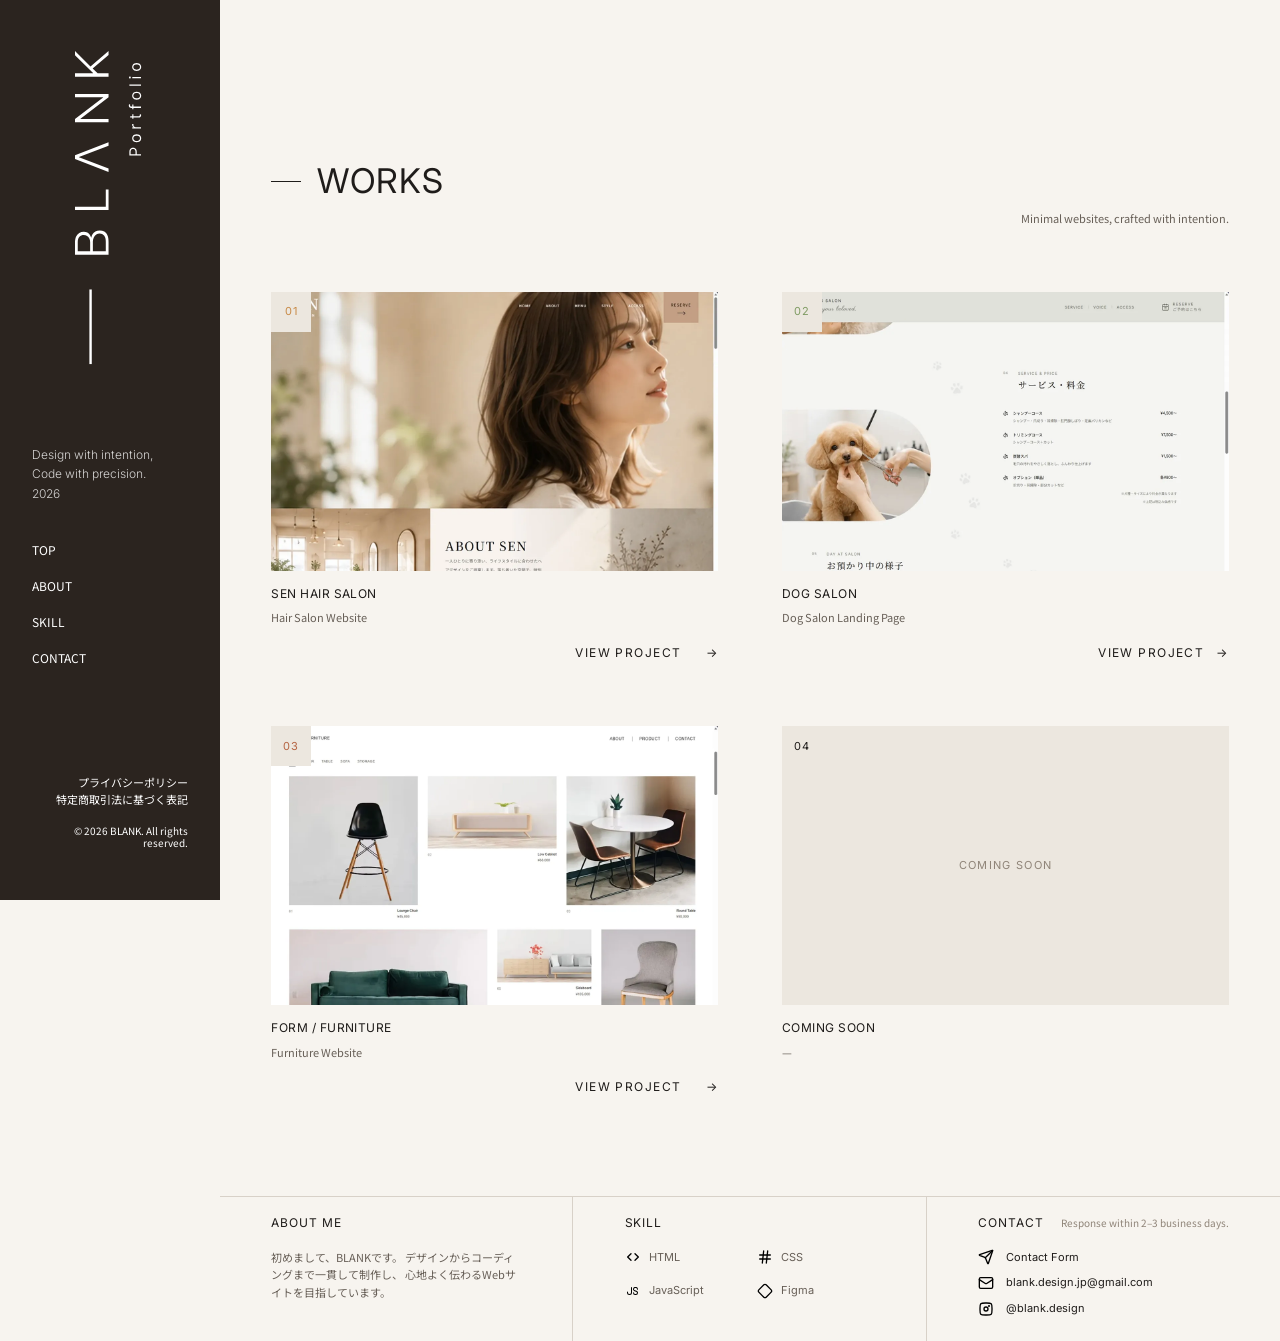
==== commit 4125ec8e: "feat:contactページ実装" ====
--- a/index.html
+++ b/index.html
@@ -133,7 +133,7 @@
             <li><a href="/">TOP</a></li>
             <li><a href="#about">ABOUT</a></li>
             <li><a href="#skill">SKILL</a></li>
-            <li><a href="/comingsoon.html">CONTACT</a></li>
+            <li><a href="/contact.html">CONTACT</a></li>
           </ul>
         </nav>
       </header>
@@ -141,10 +141,10 @@
       <footer class="sidebarFooter">
         <nav class="footerNav">
           <ul>
-            <li><a href="/comingsoon.html">プライバシーポリシー</a></li>
+            <li><a href="/privacypolicy.html">プライバシーポリシー</a></li>
 
             <li>
-              <a href="/comingsoon.html">特定商取引法に基づく表記</a>
+              <a href="/legal.html">特定商取引法に基づく表記</a>
             </li>
           </ul>
         </nav>
@@ -205,7 +205,7 @@
               <div class="cardBody">
                 <div class="cardInfo">
                   <h3>DOG SALON</h3>
-                  <p>Dog Salon Website</p>
+                  <p>Dog Salon Landing Page</p>
                 </div>
 
                 <span class="textLink">VIEW PROJECT</span>
@@ -296,7 +296,7 @@
           </summary>
 
           <div class="contactGrid infoBody">
-            <a href="/comingsoon.html" class="contactItem">
+            <a href="/contact.html" class="contactItem">
               <img src="assets/icon/send.svg" alt="" />
               <span>Contact Form</span>
             </a>
